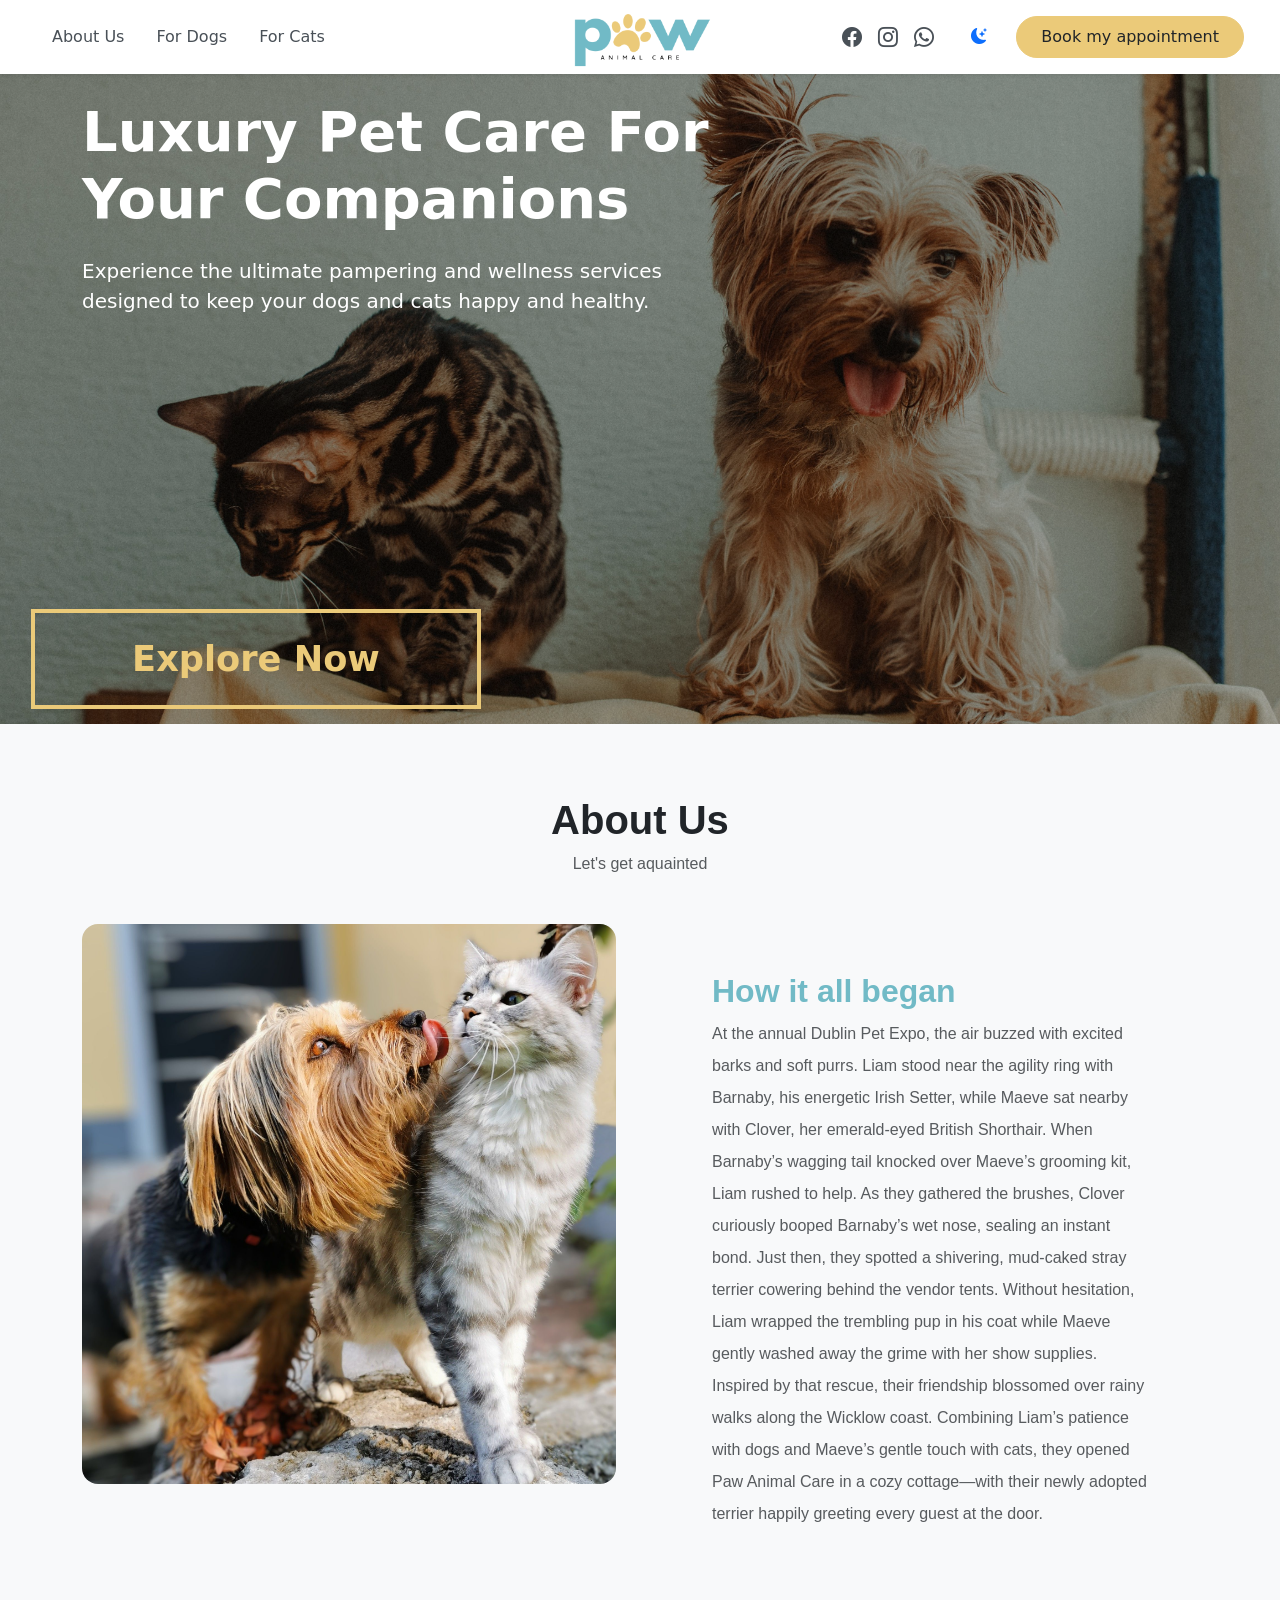
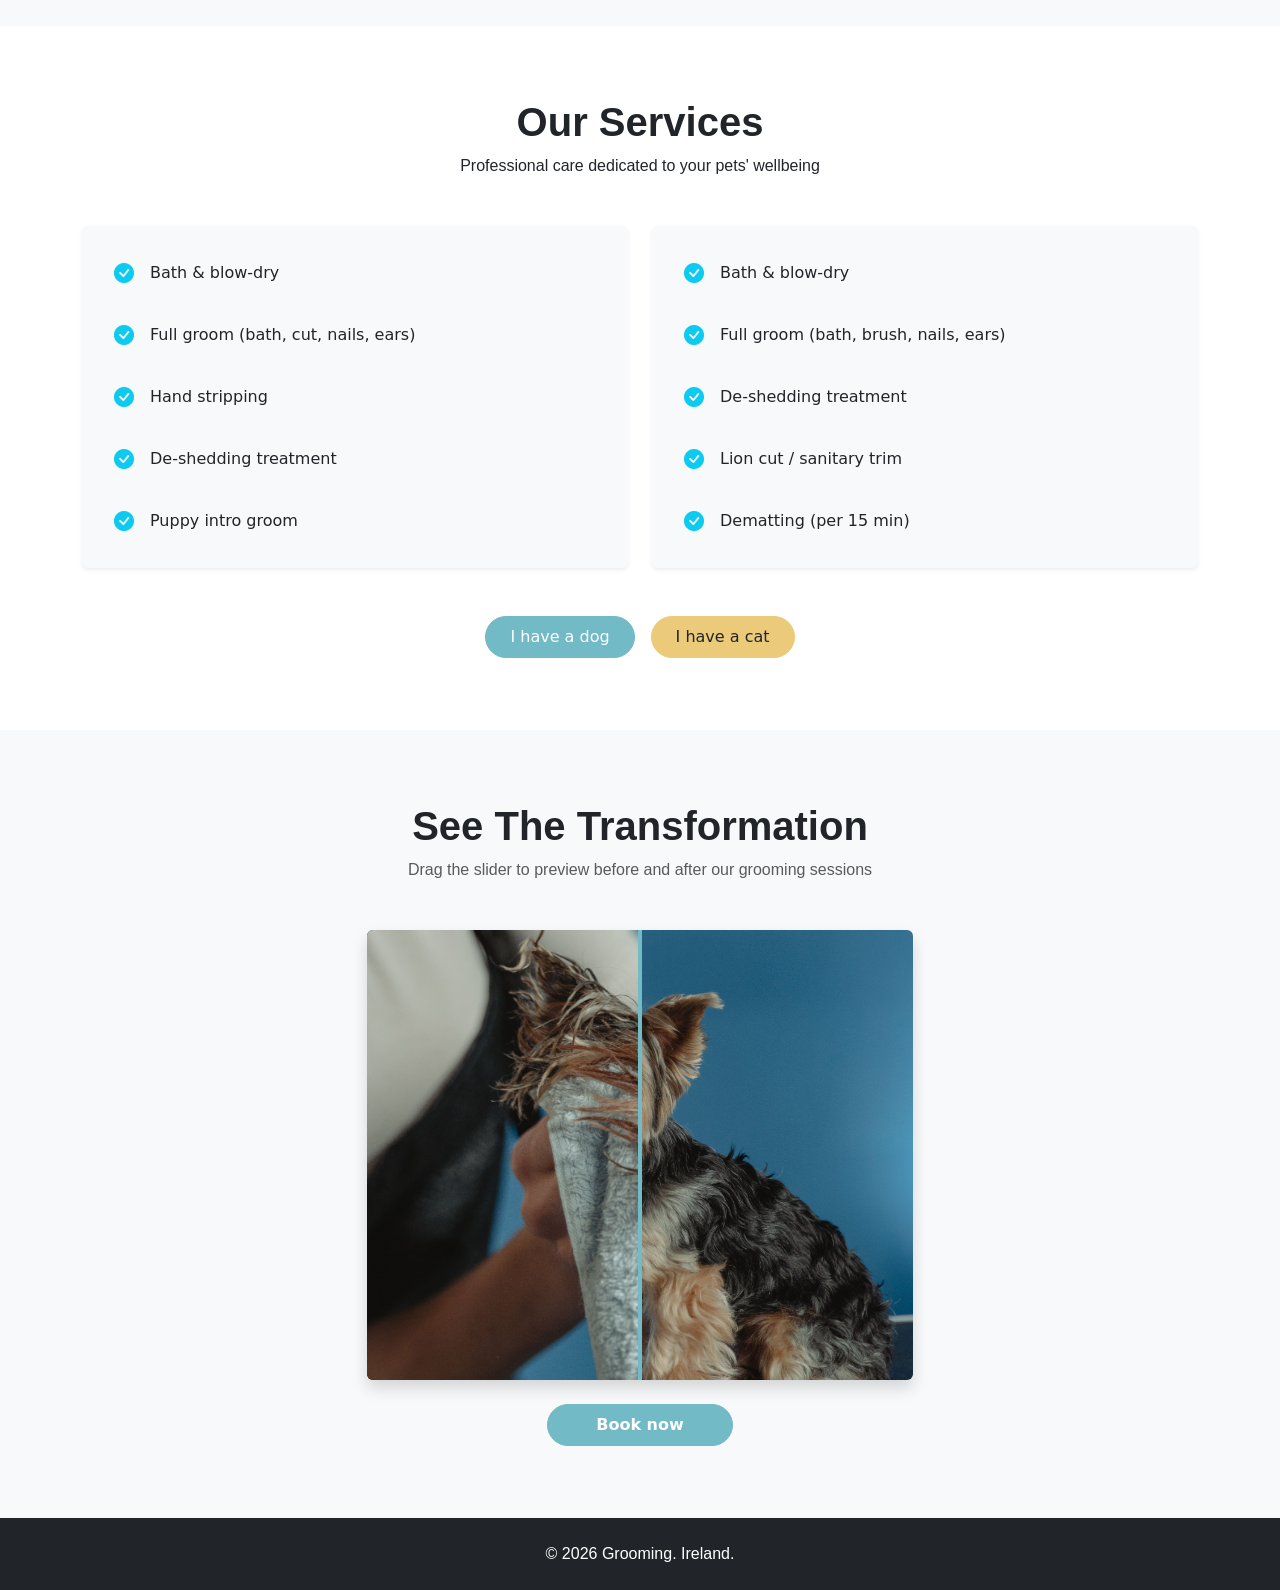
==== index.html @ 0010d4f0 "Image added+styles on index modified Slight modifictaions for styles of button positions, font and s" ====
<!DOCTYPE html>
<html lang="en">
<head>
  <meta charset="UTF-8">
  <meta name="viewport" content="width=device-width, initial-scale=1">
  <title>Grooming</title>
    
  
  <link href="https://cdn.jsdelivr.net/npm/bootstrap@5.3.3/dist/css/bootstrap.min.css" rel="stylesheet" integrity="sha384-QWTKZyjpPEjISv5WaRU9OFeRpok6YctnYmDr5pNlyT2bRjXh0JMhjY6hW+ALEwIH" crossorigin="anonymous">
  <link rel="stylesheet" href="https://cdn.jsdelivr.net/npm/bootstrap-icons@1.11.3/font/bootstrap-icons.min.css">
  <link rel="stylesheet" href="css/styles.css">
</head>


<body class="bg-light">

  <nav class="navbar navbar-expand-lg navbar-light bg-white shadow-sm py-3 px-4 sticky-top">
    <div class="container-fluid position-relative">
      
    
      <a class="navbar-brand d-lg-none" href="#">
        <img src="images/pawlogo.png" alt="Logo" height="60">
      </a>

    
      <button class="navbar-toggler" type="button" data-bs-toggle="collapse" data-bs-target="#navbarNav" aria-controls="navbarNav" aria-expanded="false" aria-label="Toggle navigation">
        <span class="navbar-toggler-icon"></span>
      </button>

   
      <div class="collapse navbar-collapse" id="navbarNav">
        
        <ul class="navbar-nav me-auto mb-2 mb-lg-0">
          <li class="nav-item"><a class="nav-link px-3" href="#about">About Us</a></li>
          <li class="nav-item"><a class="nav-link px-3" href="pages/dogs.html">For Dogs</a></li>
          <li class="nav-item"><a class="nav-link px-3" href="pages/cats.html">For Cats</a></li>
        </ul>

      
        <a class="navbar-brand position-absolute start-50 translate-middle-x d-none d-lg-block m-0" href="#">
          <img src="images/pawlogo.png" alt="Logo" height="160">
        </a>

        <div class="d-flex align-items-center gap-3 ms-lg-auto mt-3 mt-lg-0">
          <div class="social-icons d-flex align-items-center gap-3 me-2">
            <a href="https://facebook.com" target="_blank" rel="noopener" aria-label="Facebook"><i class="bi bi-facebook"></i></a>
            <a href="https://instagram.com" target="_blank" rel="noopener" aria-label="Instagram"><i class="bi bi-instagram"></i></a>
            <a href="https://whatsapp.com" target="_blank" rel="noopener" aria-label="WhatsApp"><i class="bi bi-whatsapp"></i></a>
          </div>
          <button class="btn btn-link theme-toggle" id="themeToggle" aria-label="Toggle dark mode" title="Toggle theme">
            <i class="bi bi-moon-stars-fill"></i>
          </button>
          <a href="pages/contact.html" class="btn btn-danger navbar-btn btn-appointment px-4 py-2 rounded-pill">Book my appointment</a>
        </div>

      </div>
    </div>
  </nav>


  <div class="hero-section">
    <div class="container">
      <div class="row">
        <div class="col-lg-7 text-start text-white">
          <br>
          <h1 class="display-4 fw-bold mb-4">Luxury Pet Care For Your Companions</h1>
          <p class="lead mb-5">Experience the ultimate pampering and wellness services designed to keep your dogs and cats happy and healthy.</p>
          
          <a href="#transformation" class="custom-slide-btn">Explore Now</a>
        </div>
      </div>
    </div>
  </div>
<br>
 <section id="about" class="py-5">
  <div class="container">
    <div class="text-center mb-5">
      <h1 class="font-heading h1 fw-bold text-dark">About Us</h1>
      <p class="font-body text-muted mb-0">Let's get aquainted</p>
    </div>
    <div class="row align-items-start g-4 g-lg-5">
      <div class="col-lg-6">
        <img src="images/about.jpg" class="about-image img-fluid rounded-4" alt="A freshly groomed dog">
      </div>
      <div class="col-lg-6">
        <div class="about-copy p-4 p-lg-5">
          <h2 class="font-heading fw-semibold mb-2">How it all began</h2>
          <p class="font-body text-muted mb-0"> At the annual Dublin Pet Expo, the air buzzed with excited barks and soft purrs. 
            Liam stood near the agility ring with Barnaby, his energetic Irish Setter, while Maeve sat nearby with Clover, her emerald-eyed British Shorthair.
            When Barnaby’s wagging tail knocked over Maeve’s grooming kit, Liam rushed to help. As they gathered the brushes, Clover curiously booped Barnaby’s 
            wet nose, sealing an instant bond. Just then, they spotted a shivering, mud-caked stray terrier cowering behind the vendor tents. Without hesitation, 
            Liam wrapped the trembling pup in his coat while Maeve gently washed away the grime with her show supplies. Inspired by that rescue, their friendship 
            blossomed over rainy walks along the Wicklow coast. Combining Liam’s patience with dogs and Maeve’s gentle touch with cats, they opened 
            Paw Animal Care in a cozy cottage—with their newly adopted terrier happily greeting every guest at the door.</p>
        </div>
      </div>
    </div>
  </div>
</section>       


  <div class="services-section py-5 bg-white">
    <div class="container py-4">
      <div class="text-center mb-5">
        <h1 class="font-heading h1 fw-bold text-dark heading-dark">Our Services</h1>
        <p class="font-body text-dark mb-0 heading-dark">Professional care dedicated to your pets' wellbeing</p>
      </div>
      
      <div class="row g-4 mb-5">
      
        <div class="col-md-6">
          <ul class="list-group list-group-flush shadow-sm rounded p-3 bg-light">
            <li class="list-group-item bg-transparent py-3 border-0 d-flex align-items-center">
              <i class="bi bi-check-circle-fill text-info me-3 fs-5"></i> Bath & blow-dry
            </li>
            <li class="list-group-item bg-transparent py-3 border-0 d-flex align-items-center">
              <i class="bi bi-check-circle-fill text-info me-3 fs-5"></i> Full groom (bath, cut, nails, ears)

            </li>
            <li class="list-group-item bg-transparent py-3 border-0 d-flex align-items-center">
              <i class="bi bi-check-circle-fill text-info me-3 fs-5"></i> Hand stripping
            </li>
            <li class="list-group-item bg-transparent py-3 border-0 d-flex align-items-center">
              <i class="bi bi-check-circle-fill text-info me-3 fs-5"></i> De-shedding treatment
            </li>
            <li class="list-group-item bg-transparent py-3 border-0 d-flex align-items-center">
            <i class="bi bi-check-circle-fill text-info me-3 fs-5"></i> Puppy intro groom

            </li>
          </ul>
        </div>
      
        <div class="col-md-6">
          <ul class="list-group list-group-flush shadow-sm rounded p-3 bg-light">
            <li class="list-group-item bg-transparent py-3 border-0 d-flex align-items-center">
              <i class="bi bi-check-circle-fill text-info me-3 fs-5"></i> Bath & blow-dry

            </li>
            <li class="list-group-item bg-transparent py-3 border-0 d-flex align-items-center">
              <i class="bi bi-check-circle-fill text-info me-3 fs-5"></i> Full groom (bath, brush, nails, ears)
            </li>
            <li class="list-group-item bg-transparent py-3 border-0 d-flex align-items-center">
              <i class="bi bi-check-circle-fill text-info me-3 fs-5"></i> De-shedding treatment
            </li>
            <li class="list-group-item bg-transparent py-3 border-0 d-flex align-items-center">
              <i class="bi bi-check-circle-fill text-info me-3 fs-5"></i> Lion cut / sanitary trim
            </li>
            <li class="list-group-item bg-transparent py-3 border-0 d-flex align-items-center">
              <i class="bi bi-check-circle-fill text-info me-3 fs-5"></i>Dematting (per 15 min)</li>
          </ul>
        </div>
      </div>
      <div class="text-center d-flex justify-content-center gap-3">
        <a href="pages/dogs.html" class="btn btn-danger navbar-btn btn-custom-teal px-4 py-2 rounded-pill text-white">I have a dog</a>
        <a href="pages/cats.html" class="btn btn-danger navbar-btn btn-appointment px-4 py-2 rounded-pill">I have a cat</a>
      </div>
    </div>
  </div>



<section id="transformation" class="comparison-section py-5 bg-light">
  <div class="container py-4">

    <div class="text-center mb-5">
      <h2 class="font-heading h1 fw-bold text-dark">See The Transformation</h2>
      <p class="font-body text-muted mb-0">Drag the slider to preview before and after our grooming sessions</p>
    </div>

    <div class="row g-4 mb-4 justify-content-center">
      <div class="col-12 col-lg-6">
        <div class="twentytwenty-container shadow rounded">
          <img src="images/img1.jpg" alt="Before" class="image-before">
          <div class="image-after-wrapper">
            <img src="images/img2.jpg" alt="After" class="image-after">
          </div>
          <input type="range" min="0" max="100" value="50" class="twentytwenty-slider" aria-label="Before and after slider">
        </div>
      </div>
    </div>

    <div class="text-center">
      <a href="pages/contact.html" class="btn btn-danger navbar-btn btn-custom-teal px-5 py-2 rounded-pill fw-semibold text-white">Book now</a>
    </div>
  </div>
</section>


  
 <footer class="site-footer bg-dark shadow-sm py-4 text-center ">
    <div class="container">
      <p class="font-body mb-0 text-white footer-text">&copy; 2026 Grooming. Ireland.</p>
    </div>
  </footer>


  <script src="https://cdn.jsdelivr.net/npm/bootstrap@5.3.3/dist/js/bootstrap.bundle.min.js" integrity="sha384-YvpcrYf0tY3lHB60NNkmXc5s9fDVZLESaAA55NDzOxhy9GkcIdslK1eN7N6jIeHz" crossorigin="anonymous"></script>
  <script src="js/script.js"></script>

</body>
</html>
---- css/styles.css ----
/* Global */
.font-heading {
  font-family: 'Manrope', sans-serif;
}

.font-body {
  font-family: 'DM Sans', sans-serif;
}

.border-color-base{
  border-color: #71bac6 !important;
}

.icon-color-base {
  color: #71bac6 !important;
}

.custom-slide-btn {
  appearance: none;
  box-sizing: border-box;
  outline: none;
  position: absolute;
  top: 90%;        
  left: 20%;      
  transform: translate(-50%, -50%); 

  display: inline-flex;
  align-items: center;
  justify-content: center;
  width: 450px;
  max-width: 90vw; 
  height: 100px;
  font-size: 2.2rem;
  font-weight: 600;
  cursor: pointer;
  overflow: hidden;
  border: 4px solid #ebca79;
  color: #ebca79;
  background-color: transparent;
  z-index: 1;
  transition: color 0.2s ease-out;
  text-decoration: none;
}

.custom-slide-btn::before {
  content: "";
  position: absolute;
  top: 0;
  left: 0;
  width: 100%;
  height: 100%;
  background-color: #71bac6;
  z-index: -1;
  transform: translateX(-101%);
  transition: transform 0.2s ease-out;
  text-decoration: none;
}

.custom-slide-btn:hover {
  color: #ffffff;
  text-decoration: none;
}

.custom-slide-btn:hover::before {
  transform: translateX(0);
  text-decoration: none;
}

.custom-slide-btn:active,
.custom-slide-btn:focus {
  color: #ffffff;
  background-color: transparent;
  text-decoration: none;
}


@media (max-width: 768px) {
  .hero-content {
    position: absolute;
    top: 30%;
    left: 20px;      
    right: 20px;
    margin-left: 0;
    padding-left: 0;
    max-width: none;
    transform: none;
  }

  .custom-slide-btn {
    position: absolute;
    top: 80%;
    left: 20px;      
    right: auto;
    margin-left: 0;
    width: 240px;
    max-width: calc(100% - 40px);
    height: 70px;
    font-size: 1.3rem;
    transform: none;
  }
}

.btn.btn-danger.btn-appointment {
  background-color: #ebca79;
  border-color: #ebca79;
  color: #212529;
  font-weight: 500;
  transition: opacity 0.2s ease;
}

.btn.btn-danger.btn-appointment:hover {
  background-color: #dfbe6d;
  border-color: #dfbe6d;
  color: #212529;
}

.btn.btn-danger.btn-custom-teal {
  background-color: #71BAC6;
  border-color: #71BAC6;
  color: #ffffff;
  font-weight: 500;
  transition: opacity 0.2s ease;
}

.btn.btn-danger.btn-custom-teal:hover {
  background-color: #5da4b1;
  border-color: #5da4b1;
  color: #ffffff;
}

.navbar-light .navbar-nav .nav-link {
  color: #495057;
  font-weight: 500;
  transition: color 0.2s ease;
}

.navbar-light .navbar-nav .nav-link:hover,
.navbar-light .navbar-nav .nav-link:focus {
  color: #71bac6;
}

.social-icons a {
  color: #495057;
  font-size: 1.25rem;
  transition: color 0.2s ease;
}

.social-icons a:hover {
  color: #71bac6;
}

.mb-2 {
  color: #71bac6;
}

.hero-section {
  background: linear-gradient(rgba(0,0,0,0.3), rgba(0,0,0,0.3)), url('../images/img3.jpg') no-repeat center center/cover;
  position: relative;
  min-height: 650px; 
}

.hero-content {
  position: absolute;
  top: 80%;
  left: 20%; 
  max-width: 600px; 
}

.about-copy p {
  line-height: 2;
}

.twentytwenty-container {
  box-sizing: content-box;
  z-index: 0;
  overflow: hidden;
  position: relative;
  user-select: none;
  width: 100%;
  max-width: 800px;
  height: 450px;
  margin: 0 auto;
}

.twentytwenty-container img {
  width: 100%;
  height: 100%;
  object-fit: cover;
  position: absolute;
  top: 0;
  left: 0;
}

.image-after-wrapper {
  position: absolute;
  top: 0;
  left: 0;
  width: 50%;
  height: 100%;
  overflow: hidden;
  z-index: 1;
}

.image-after-wrapper img {
  width: 800px;
  max-width: none;
  height: 100%;
  object-fit: cover;
}

.twentytwenty-slider {
  position: absolute;
  appearance: none;
  width: 100%;
  height: 100%;
  background: transparent;
  z-index: 2;
  margin: 0;
  cursor: ew-resize;
}

.twentytwenty-slider::-webkit-slider-thumb {
  appearance: none;
  width: 4px;
  height: 450px;
  background: #71bac6;
}

/* Index page */
.about-image {
  width: 100%;
  height: 560px;
  object-fit: cover;
  object-position: center;
}

/* DOG PAGES SPECIFIC STYLES  START*/
.img-responsive img {
  max-width: 300px;
  height: auto;
}

.dog-service-tabs , .cat-service-tabs {
  display: flex;
  justify-content: space-between;
  gap: 0.75rem;
}

.dog-service-tabs .nav-item , .cat-service-tabs .nav-item {
  flex: 1 1 0;
  text-align: center;
}

.dog-service-tabs .nav-link , .cat-service-tabs .nav-link {
  width: 100%;
  color: #777b80;
  background: transparent;
  border-radius: 0.5rem;
  padding: 0.85rem 1rem;
}

.dog-service-tabs .nav-link:hover,
.dog-service-tabs .nav-link:focus,
.dog-service-tabs .nav-link.active,
.cat-service-tabs .nav-link:hover,
.cat-service-tabs .nav-link:focus,
.cat-service-tabs .nav-link.active {
  color: #777b80;
  background: #cce5e2;
}

.dog-service-image , .cat-service-image {
  width: 100%;
  height: 560px;
  object-fit: cover;
  object-position: center;
}

.dog-service-copy , .cat-service-copy {
  border: 1px solid #71bac6;
  border-radius: 1.25rem;
}

.dog-service-description , .cat-service-description {
  color: #85888d;
  line-height: 1.55;
  text-align: justify;
}

#dog-services, #cat-services {
  background-color: #ffffff;
}

.additional-services-accent {
  color: #43808a;
}

.additional-service-icon {
  width: 3rem;
  height: 3rem;
  color: #43808a;
  border: 1px solid #71bac6;
  border-radius: 0.75rem;
  background-color: #f0f9f8;
  font-size: 1.25rem;
}

/* Gallery Section Animation */
.gallery-section.gallery-visible .container {
  animation: gallery-entrance 0.6s ease-out;
}

.gallery-section a img,
.additional-service-icon {
  transition: transform 0.25s ease, background-color 0.25s ease;
}

.gallery-section a:hover img,
.gallery-section a:focus-visible img {
  transform: scale(1.05);
}

.additional-dog-services .col:hover .additional-service-icon {
  transform: translateY(-5px);
  background-color: #cce5e2;
}

@keyframes gallery-entrance {
  from {
    opacity: 0.5;
    transform: translateY(20px);
  }
  to {
    opacity: 1;
    transform: translateY(0);
  }
}

#galleryCarousel {
  background-color: #f0f9f8;
}

#galleryCarousel .carousel-inner {
  aspect-ratio: 1 / 1;
}

#galleryCarousel .carousel-item {
  height: 100%;
}

#galleryCarousel .carousel-item img {
  object-fit: cover;
  width: 100%;
  height: 100%;
}

#galleryCarousel .carousel-control-prev,
#galleryCarousel .carousel-control-next {
  width: 12%;
}

#galleryCarousel .carousel-control-prev-icon,
#galleryCarousel .carousel-control-next-icon {
  background-color: rgba(113, 186, 198, 0.7);
  border-radius: 50%;
  padding: 12px;
  width: 50px;
  height: 50px;
}

#galleryCarousel .carousel-control-prev:hover .carousel-control-prev-icon,
#galleryCarousel .carousel-control-next:hover .carousel-control-next-icon {
  background-color: #71bac6;
}

#galleryCarousel .carousel-indicators {
  position: absolute;
  bottom: -50px;
}

#galleryCarousel .carousel-indicators [data-bs-target] {
  width: 10px;
  height: 10px;
  border-radius: 50%;
  background-color: #cce5e2;
  border: 2px solid #71bac6;
}

#galleryCarousel .carousel-indicators [data-bs-target].active {
  background-color: #71bac6;
  width: 12px;
  height: 12px;
}

@media (max-width: 767.98px) {
  .dog-service-tabs , .cat-service-tabs {
    flex-direction: column;
  }

  .dog-service-tabs .nav-link , .cat-service-tabs .nav-link {
    text-align: left;
  }

  .dog-service-image , .cat-service-image {
    height: 420px;
  }
}
/* DOG PAGES SPECIFIC STYLES END*/

/* Contact page */
.hero-sub {
  color: #777b80;
  font-size: 1.1rem;
}

.map-wrap {
  position: relative;
  width: 100%;
  aspect-ratio: 5 / 4;
  min-height: 320px;
  overflow: hidden;
  border: 1px solid #71bac6;
  border-radius: 1.25rem;
  background-color: #f0f9f8;
}

.map-wrap iframe {
  position: absolute;
  inset: 0;
  width: 100%;
  height: 100%;
  border: 0;
}

/* Cards */
.action-card {
  background: #ffffff;
  border: 1px solid #71bac6;
  border-radius: 1.25rem;
  padding: 1.75rem;
  text-align: center;
}

.action-card .big {
  display: inline-block;
  font-size: 2.5rem;
  color: #43808a;
  margin-bottom: 0.5rem;
}

.action-card p {
  color: #85888d;
}

.action-card .d-flex {
  justify-content: center;
}

/* Booking form: hidden until Book Now is clicked */
#formSection {
  display: none;
}

#formSection.show {
  display: block;
  animation: reveal 0.35s ease;
}

@keyframes reveal {
  from { opacity: 0; transform: translateY(12px); }
  to   { opacity: 1; transform: none; }
}

.mt-4 {
  color: #ebca79
}

.form-card {
  border: 1px solid #71bac6;
  border-radius: 1.25rem;
  background: #ffffff;
  padding: clamp(1.25rem, 4vw, 2rem);
}

.form-card h2 {
  color: #71bac6;
  text-align: center;
  font-weight: 600;
  font-size: 1.6rem;
}

.form-card .lead-line {
  font-size: clamp(1.15rem, 2.5vw, 1.7rem);
  font-weight: 400;
  color: #777b80;
  text-align: center;
  margin: 1.2rem 0 1.5rem;
}

.form-card h3 {
  font-size: 1.15rem;
  font-weight: 700;
  color: #777b80;
  margin: 0;
}

.form-card .hint {
  color: #85888d;
  font-size: 1.05rem;
  margin-bottom: 1.5rem;
}

.form-inner {
  max-width: 900px;
  margin: 0 auto;
}

.form-card .form-control,
.form-card .form-select {
  background-color: #f0f9f8;
  border: 1px solid #cce5e2;
  border-radius: 0.5rem;
  padding: 1.05rem 1.4rem;
  color: #777b80;
}

.form-card .form-control::placeholder {
  color: #85888d;
  opacity: 0.8;
}

.form-card .form-control:focus,
.form-card .form-select:focus {
  background-color: #ffffff;
  border-color: #71bac6;
  box-shadow: 0 0 0 0.2rem rgba(113, 186, 198, 0.25);
}

.form-card .is-invalid {
  border-color: #dc3545;
}

.form-card .invalid-feedback {
  font-size: 0.9rem;
}

.date-label {
  display: block;
  font-size: 0.9rem;
  color: #43808a;
  margin-bottom: 0.35rem;
}

dialog {
  border: 1px solid #71bac6;
  border-radius: 1.25rem;
  padding: 1.75rem;
  max-width: min(90vw, 420px);
  text-align: center;
  color: #777b80;
}

dialog::backdrop {
  background: rgba(0, 0, 0, 0.4);
}
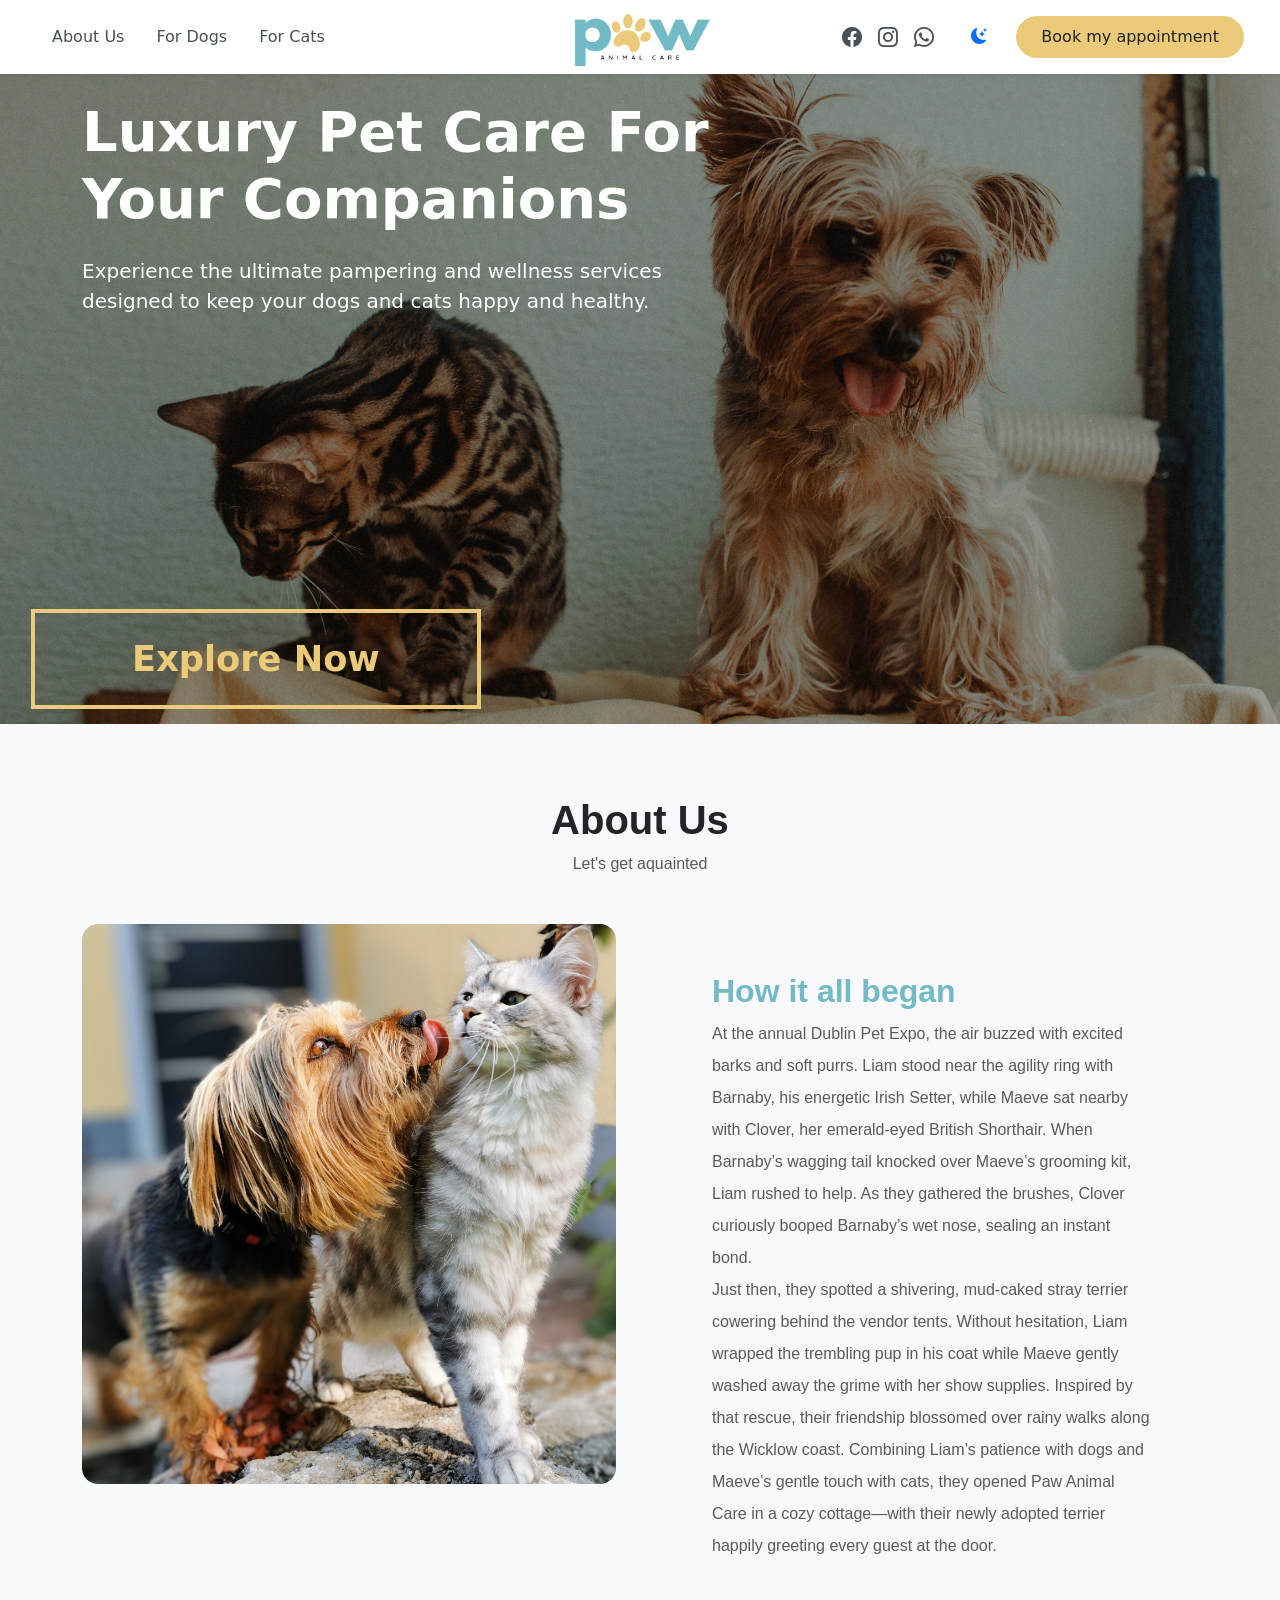
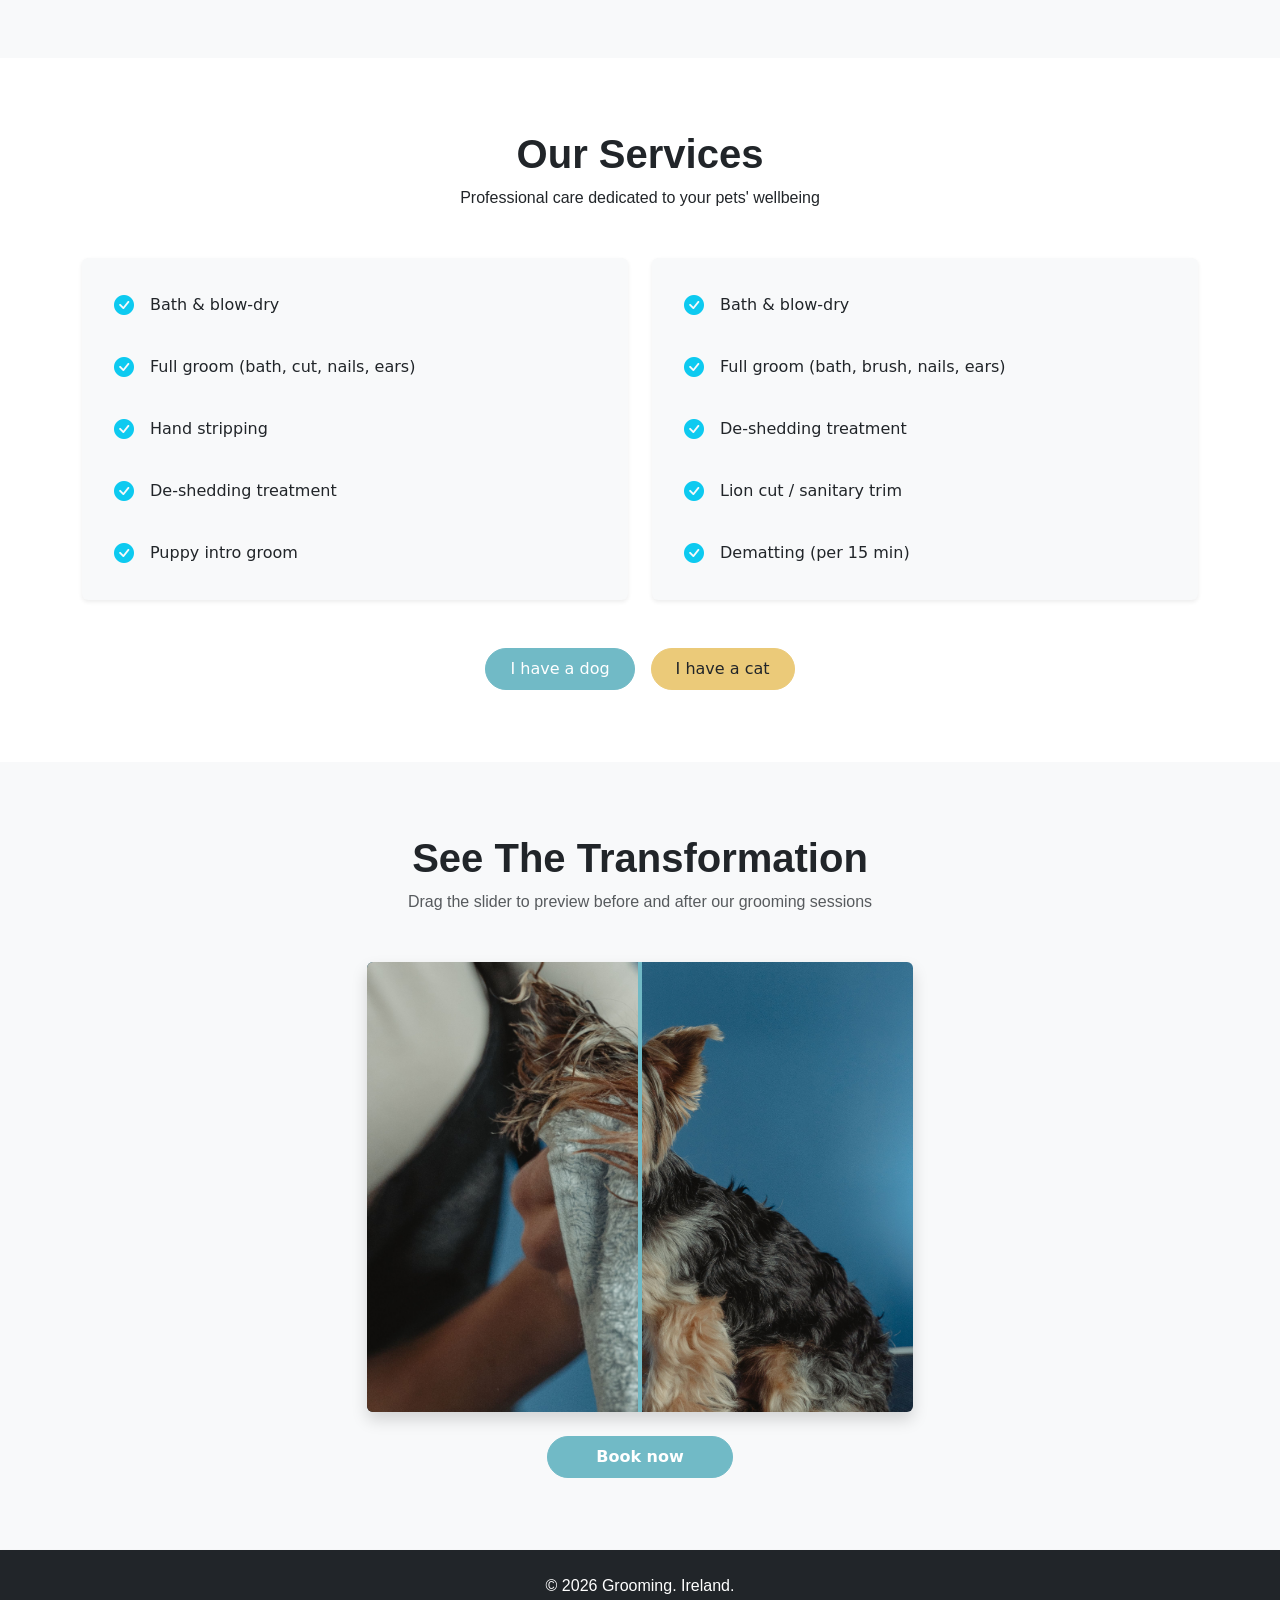
==== commit efb0a03c: "Fixed theme errors, added video, fixed cat page and added better image description" ====
--- a/index.html
+++ b/index.html
@@ -19,7 +19,7 @@
       
     
       <a class="navbar-brand d-lg-none" href="#">
-        <img src="images/pawlogo.png" alt="Logo" height="60">
+        <img src="images/pawlogo.png" alt="Paw Grooming logo" height="60">
       </a>
 
     
@@ -38,7 +38,7 @@
 
       
         <a class="navbar-brand position-absolute start-50 translate-middle-x d-none d-lg-block m-0" href="#">
-          <img src="images/pawlogo.png" alt="Logo" height="160">
+          <img src="images/pawlogo.png" alt="Paw Grooming logo" height="160">
         </a>
 
         <div class="d-flex align-items-center gap-3 ms-lg-auto mt-3 mt-lg-0">
@@ -80,7 +80,7 @@
     </div>
     <div class="row align-items-start g-4 g-lg-5">
       <div class="col-lg-6">
-        <img src="images/about.jpg" class="about-image img-fluid rounded-4" alt="A freshly groomed dog">
+        <img src="images/about.jpg" class="about-image img-fluid rounded-4" alt="A dog licking a cat's face">
       </div>
       <div class="col-lg-6">
         <div class="about-copy p-4 p-lg-5">
@@ -88,7 +88,7 @@
           <p class="font-body text-muted mb-0"> At the annual Dublin Pet Expo, the air buzzed with excited barks and soft purrs. 
             Liam stood near the agility ring with Barnaby, his energetic Irish Setter, while Maeve sat nearby with Clover, her emerald-eyed British Shorthair.
             When Barnaby’s wagging tail knocked over Maeve’s grooming kit, Liam rushed to help. As they gathered the brushes, Clover curiously booped Barnaby’s 
-            wet nose, sealing an instant bond. Just then, they spotted a shivering, mud-caked stray terrier cowering behind the vendor tents. Without hesitation, 
+            wet nose, sealing an instant bond.</br> Just then, they spotted a shivering, mud-caked stray terrier cowering behind the vendor tents. Without hesitation, 
             Liam wrapped the trembling pup in his coat while Maeve gently washed away the grime with her show supplies. Inspired by that rescue, their friendship 
             blossomed over rainy walks along the Wicklow coast. Combining Liam’s patience with dogs and Maeve’s gentle touch with cats, they opened 
             Paw Animal Care in a cozy cottage—with their newly adopted terrier happily greeting every guest at the door.</p>
@@ -170,9 +170,9 @@
     <div class="row g-4 mb-4 justify-content-center">
       <div class="col-12 col-lg-6">
         <div class="twentytwenty-container shadow rounded">
-          <img src="images/img1.jpg" alt="Before" class="image-before">
+          <img src="images/img1.jpg" alt="A small dog sitting on a grooming table" class="image-before">
           <div class="image-after-wrapper">
-            <img src="images/img2.jpg" alt="After" class="image-after">
+            <img src="images/img2.jpg" alt="A small dog wrapped in a towel during grooming" class="image-after">
           </div>
           <input type="range" min="0" max="100" value="50" class="twentytwenty-slider" aria-label="Before and after slider">
         </div>
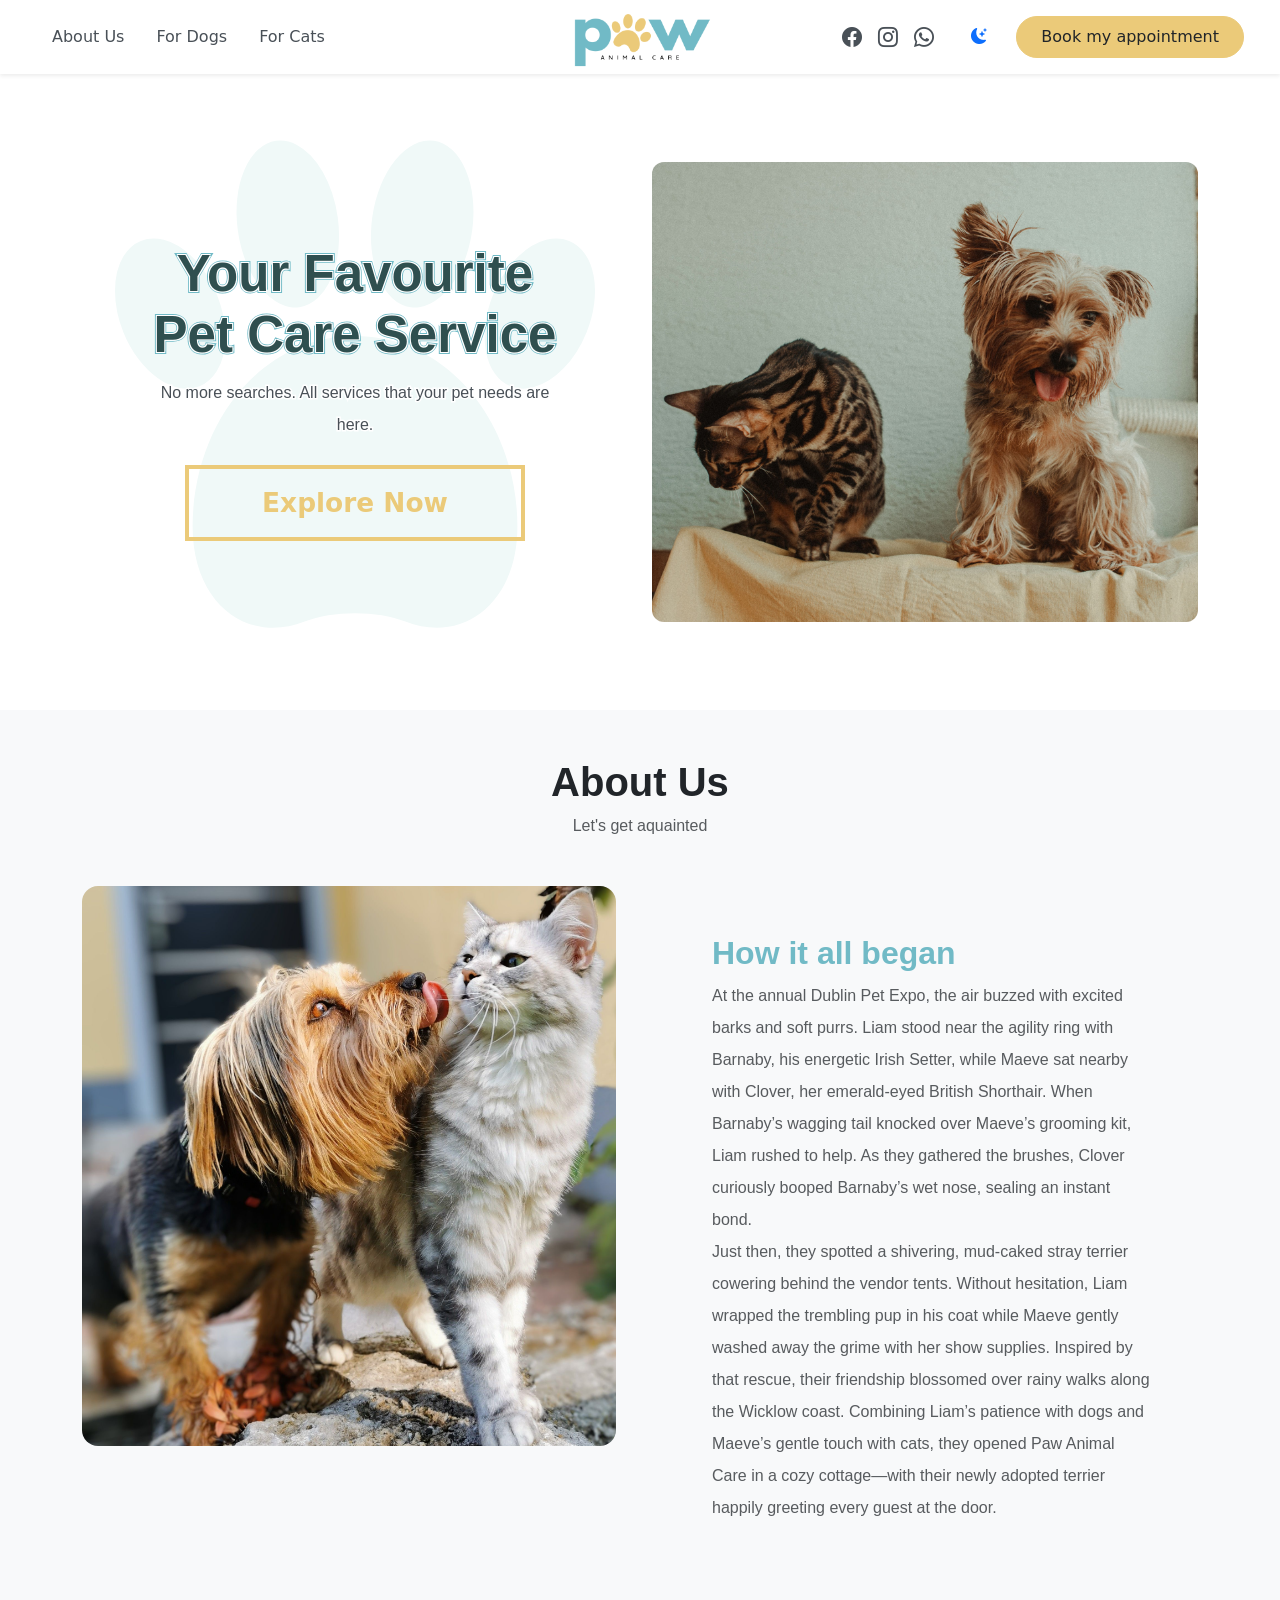
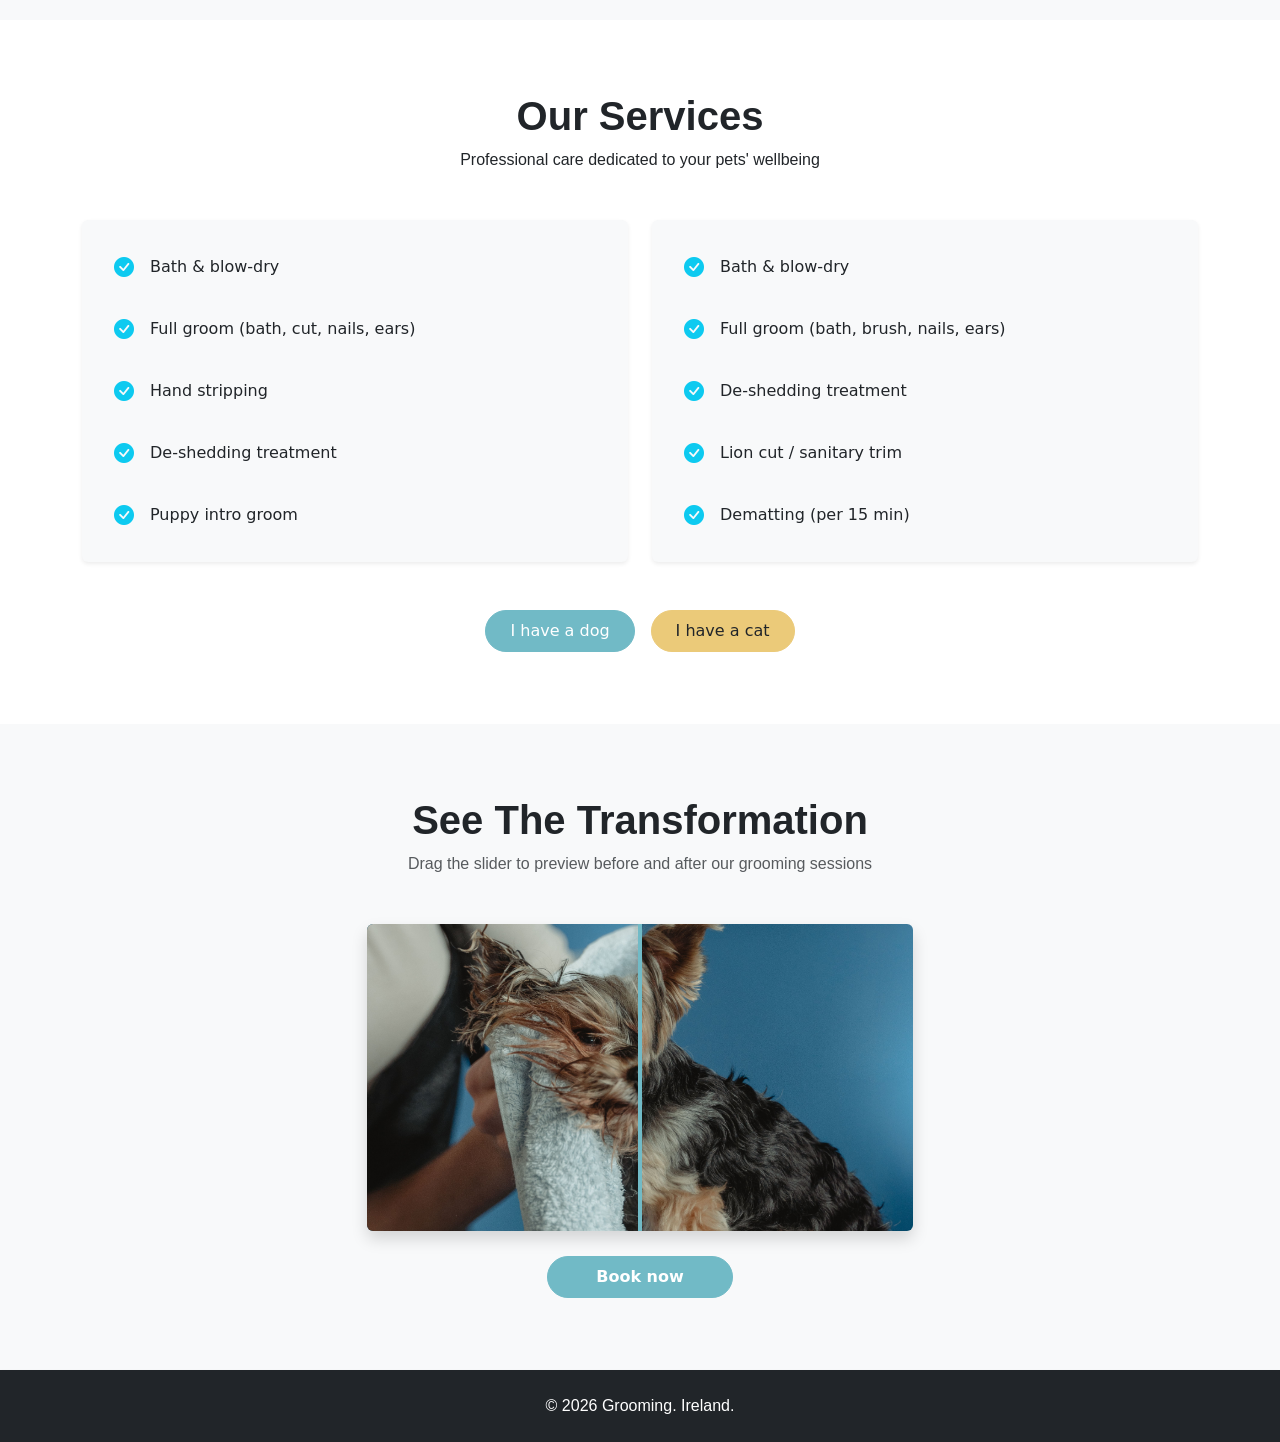
==== commit 0dd910c7: "Mobile version reviewed Hero section edited, slider image style fixed" ====
--- a/index.html
+++ b/index.html
@@ -57,21 +57,47 @@
     </div>
   </nav>
 
-
-  <div class="hero-section">
-    <div class="container">
-      <div class="row">
-        <div class="col-lg-7 text-start text-white">
-          <br>
-          <h1 class="display-4 fw-bold mb-4">Luxury Pet Care For Your Companions</h1>
-          <p class="lead mb-5">Experience the ultimate pampering and wellness services designed to keep your dogs and cats happy and healthy.</p>
-          
+<svg width="0" height="0" style="position: absolute; pointer-events: none;" aria-hidden="true">
+  <defs>
+    <clipPath id="paw-clip" clipPathUnits="objectBoundingBox">
+      <!-- Outer Left Toe -->
+      <ellipse cx="0.17" cy="0.36" rx="0.09" ry="0.14" transform="rotate(-22 0.17 0.36)" />
+      <!-- Inner Left Toe -->
+      <ellipse cx="0.38" cy="0.20" rx="0.09" ry="0.15" transform="rotate(-8 0.38 0.20)" />
+      <!-- Inner Right Toe -->
+      <ellipse cx="0.62" cy="0.20" rx="0.09" ry="0.15" transform="rotate(8 0.62 0.20)" />
+      <!-- Outer Right Toe -->
+      <ellipse cx="0.83" cy="0.36" rx="0.09" ry="0.14" transform="rotate(22 0.83 0.36)" />
+      <!-- Main Central Paw Pad -->
+      <path d="M 0.50,0.40 C 0.33,0.40 0.21,0.56 0.21,0.74 C 0.21,0.88 0.31,0.95 0.41,0.91 C 0.46,0.89 0.54,0.89 0.59,0.91 C 0.69,0.95 0.79,0.88 0.79,0.74 C 0.79,0.56 0.67,0.40 0.50,0.40 Z" />
+    </clipPath>
+  </defs>
+</svg>
+
+ <section class="hero-section bg-white py-4 py-lg-5">
+  <div class="container">
+    <div class="row align-items-center g-4">
+      <!-- Left Column: Centered Text + Bigger Button Over Paw Shape -->
+      <div class="col-12 col-lg-6 hero-copy-col">
+        <div class="hero-paw-bg" aria-hidden="true"></div>
+        <div class="hero-copy-inner text-center">
+          <h1 class="fw-bold mb-2">Your Favourite Pet Care Service</h1>
+          <p class="mb-3">No more searches. All services that your pet needs are here.</p>
           <a href="#transformation" class="custom-slide-btn">Explore Now</a>
         </div>
       </div>
-    </div>
-  </div>
-<br>
+
+      <!-- Right Column: Normal unclipped image -->
+      <div class="col-12 col-lg-6">
+        <img src="images/img3.jpg" alt="Luxury pet grooming and wellness" class="hero-right-img">
+      </div>
+    </div>
+  </div>
+</section>
+
+      
+      
+
  <section id="about" class="py-5">
   <div class="container">
     <div class="text-center mb-5">
--- a/css/styles.css
+++ b/css/styles.css
@@ -7,97 +7,12 @@
   font-family: 'DM Sans', sans-serif;
 }
 
-.border-color-base{
+.border-color-base {
   border-color: #71bac6 !important;
 }
 
 .icon-color-base {
   color: #71bac6 !important;
-}
-
-.custom-slide-btn {
-  appearance: none;
-  box-sizing: border-box;
-  outline: none;
-  position: absolute;
-  top: 90%;        
-  left: 20%;      
-  transform: translate(-50%, -50%); 
-
-  display: inline-flex;
-  align-items: center;
-  justify-content: center;
-  width: 450px;
-  max-width: 90vw; 
-  height: 100px;
-  font-size: 2.2rem;
-  font-weight: 600;
-  cursor: pointer;
-  overflow: hidden;
-  border: 4px solid #ebca79;
-  color: #ebca79;
-  background-color: transparent;
-  z-index: 1;
-  transition: color 0.2s ease-out;
-  text-decoration: none;
-}
-
-.custom-slide-btn::before {
-  content: "";
-  position: absolute;
-  top: 0;
-  left: 0;
-  width: 100%;
-  height: 100%;
-  background-color: #71bac6;
-  z-index: -1;
-  transform: translateX(-101%);
-  transition: transform 0.2s ease-out;
-  text-decoration: none;
-}
-
-.custom-slide-btn:hover {
-  color: #ffffff;
-  text-decoration: none;
-}
-
-.custom-slide-btn:hover::before {
-  transform: translateX(0);
-  text-decoration: none;
-}
-
-.custom-slide-btn:active,
-.custom-slide-btn:focus {
-  color: #ffffff;
-  background-color: transparent;
-  text-decoration: none;
-}
-
-
-@media (max-width: 768px) {
-  .hero-content {
-    position: absolute;
-    top: 30%;
-    left: 20px;      
-    right: 20px;
-    margin-left: 0;
-    padding-left: 0;
-    max-width: none;
-    transform: none;
-  }
-
-  .custom-slide-btn {
-    position: absolute;
-    top: 80%;
-    left: 20px;      
-    right: auto;
-    margin-left: 0;
-    width: 240px;
-    max-width: calc(100% - 40px);
-    height: 70px;
-    font-size: 1.3rem;
-    transform: none;
-  }
 }
 
 .btn.btn-danger.btn-appointment {
@@ -153,32 +68,212 @@
   color: #71bac6;
 }
 
+/* Hero Section */
 .hero-section {
-  background: linear-gradient(rgba(0,0,0,0.3), rgba(0,0,0,0.3)), url('../images/img3.jpg') no-repeat center center/cover;
+  background-color: #ffffff;
+  background-image: none;
   position: relative;
-  min-height: 650px; 
-}
-
-.hero-content {
+  min-height: auto;
+  padding: 2rem 0;
+  overflow: visible;
+}
+
+.hero-copy-col {
+  position: relative;
+  min-height: 540px;
+  display: flex;
+  align-items: center;
+  justify-content: center;
+}
+
+.hero-paw-bg {
   position: absolute;
-  top: 80%;
-  left: 20%; 
-  max-width: 600px; 
-}
-
+  top: 50%;
+  left: 50%;
+  width: 560px;
+  max-width: 115%;
+  aspect-ratio: 1 / 1;
+  transform: translate(-50%, -50%);
+  background-color: #f0f9f8;
+  -webkit-clip-path: url(#paw-clip);
+  clip-path: url(#paw-clip);
+  z-index: 0;
+  pointer-events: none;
+}
+
+.hero-copy-inner {
+  position: relative;
+  z-index: 1;
+  width: 100%;
+  max-width: 440px;
+  margin: 0 auto;
+  padding: 1.5rem 1rem;
+  text-align: center;
+}
+
+.hero-section h1 {
+  font-family: 'Manrope', sans-serif;
+  font-size: calc(1.75rem + 1.8vw) !important;
+  font-weight: 700;
+  line-height: 1.2;
+  color: darkslategrey;
+  margin-bottom: 0.75rem !important;
+  paint-order: stroke fill;
+  -webkit-text-stroke: 4px #71bac6;
+  text-shadow:
+    -1px -1px 0 #ffffff,
+     1px -1px 0 #ffffff,
+    -1px  1px 0 #ffffff,
+     1px  1px 0 #ffffff;
+}
+
+.hero-section p,
+.hero-section p.lead {
+  font-family: 'DM Sans', sans-serif;
+  font-size: 1rem !important;
+  font-weight: 400;
+  line-height: 2 !important;
+  color: #495057;
+  margin-bottom: 1.5rem !important;
+  paint-order: stroke fill;
+  -webkit-text-stroke: 3px #ffffff;
+  text-shadow:
+    -1px -1px 0 #ffffff,
+     1px -1px 0 #ffffff,
+    -1px  1px 0 #ffffff,
+     1px  1px 0 #ffffff;
+}
+
+.hero-right-img {
+  display: block;
+  width: 100%;
+  height: 460px;
+  object-fit: cover;
+  border-radius: 0.75rem;
+}
+/*Slide buttoon Explore now*/
+
+.custom-slide-btn {
+  appearance: none;
+  box-sizing: border-box;
+  outline: none;
+  position: relative;
+  display: inline-flex;
+  align-items: center;
+  justify-content: center;
+  margin: 0 auto;
+  width: 340px;
+  max-width: 100%;
+  height: 76px;
+  font-size: 1.65rem;
+  font-weight: 600;
+  cursor: pointer;
+  overflow: hidden;
+  border: 4px solid #ebca79;
+  color: #ebca79 !important;
+  background-color: transparent;
+  z-index: 1;
+  transition: color 0.2s ease-out;
+  text-decoration: none;
+}
+
+.custom-slide-btn::before {
+  content: "";
+  position: absolute;
+  inset: 0;
+  background-color: #71bac6;
+  z-index: -1;
+  transform: translateX(-101%);
+  transition: transform 0.2s ease-out;
+}
+
+.custom-slide-btn:hover,
+.custom-slide-btn:active,
+.custom-slide-btn:focus {
+  color: #ffffff !important;
+  background-color: transparent;
+  text-decoration: none;
+}
+
+.custom-slide-btn:hover::before,
+.custom-slide-btn:active::before,
+.custom-slide-btn:focus::before {
+  transform: translateX(0);
+}
+
+/*mobile for hero section*/
+@media (max-width: 768px) {
+  .hero-copy-col {
+    min-height: 410px;
+  }
+
+  .hero-paw-bg {
+    width: 400px;
+    max-width: 110%;
+  }
+
+  .hero-copy-inner {
+    max-width: 310px;
+    padding: 1rem 0.5rem;
+    text-align: center;
+  }
+
+  .hero-right-img {
+    height: auto;
+    aspect-ratio: 16 / 9;
+  }
+
+  
+  .hero-section h1 {
+    font-size: 2.5rem !important;
+    line-height: 1.2;
+    margin-bottom: 0.75rem !important;
+    -webkit-text-stroke: 3px #ffffff;
+  }
+
+  .hero-section p,
+  .hero-section p.lead {
+    font-size: 1.5rem !important;
+    line-height: 2 !important;
+    margin-bottom: 1.25rem !important;
+    -webkit-text-stroke: 2px #ffffff;
+  }
+
+  .custom-slide-btn {
+    position: relative;
+    display: flex;
+    margin: 0 auto;
+    width: 250px;
+    max-width: calc(100% - 24px);
+    height: 54px;
+    font-size: 1.2rem;
+    border-width: 3px;
+    transform: none;
+  }
+}
+
+/* Index page */
+.about-image {
+  width: 100%;
+  height: 560px;
+  object-fit: cover;
+  object-position: center;
+}
+/* Before / After Slider */
 .about-copy p {
   line-height: 2;
 }
 
 .twentytwenty-container {
-  box-sizing: content-box;
+  box-sizing: border-box;
+  container-type: inline-size;
   z-index: 0;
   overflow: hidden;
   position: relative;
   user-select: none;
   width: 100%;
   max-width: 800px;
-  height: 450px;
+  aspect-ratio: 16 / 9;
   margin: 0 auto;
 }
 
@@ -189,6 +284,7 @@
   position: absolute;
   top: 0;
   left: 0;
+  display: block;
 }
 
 .image-after-wrapper {
@@ -202,7 +298,7 @@
 }
 
 .image-after-wrapper img {
-  width: 800px;
+  width: 100cqw;
   max-width: none;
   height: 100%;
   object-fit: cover;
@@ -210,6 +306,8 @@
 
 .twentytwenty-slider {
   position: absolute;
+  top: 0;
+  left: 0;
   appearance: none;
   width: 100%;
   height: 100%;
@@ -222,36 +320,31 @@
 .twentytwenty-slider::-webkit-slider-thumb {
   appearance: none;
   width: 4px;
-  height: 450px;
+  height: 100vh;
   background: #71bac6;
 }
 
-/* Index page */
-.about-image {
-  width: 100%;
-  height: 560px;
-  object-fit: cover;
-  object-position: center;
-}
-
-/* DOG PAGES SPECIFIC STYLES  START*/
+/* DOG PAGES SPECIFIC STYLES START */
 .img-responsive img {
   max-width: 300px;
   height: auto;
 }
 
-.dog-service-tabs , .cat-service-tabs {
+.dog-service-tabs,
+.cat-service-tabs {
   display: flex;
   justify-content: space-between;
   gap: 0.75rem;
 }
 
-.dog-service-tabs .nav-item , .cat-service-tabs .nav-item {
+.dog-service-tabs .nav-item,
+.cat-service-tabs .nav-item {
   flex: 1 1 0;
   text-align: center;
 }
 
-.dog-service-tabs .nav-link , .cat-service-tabs .nav-link {
+.dog-service-tabs .nav-link,
+.cat-service-tabs .nav-link {
   width: 100%;
   color: #777b80;
   background: transparent;
@@ -269,25 +362,29 @@
   background: #cce5e2;
 }
 
-.dog-service-image , .cat-service-image {
+.dog-service-image,
+.cat-service-image {
   width: 100%;
   height: 560px;
   object-fit: cover;
   object-position: center;
 }
 
-.dog-service-copy , .cat-service-copy {
+.dog-service-copy,
+.cat-service-copy {
   border: 1px solid #71bac6;
   border-radius: 1.25rem;
 }
 
-.dog-service-description , .cat-service-description {
+.dog-service-description,
+.cat-service-description {
   color: #85888d;
   line-height: 1.55;
   text-align: justify;
 }
 
-#dog-services, #cat-services {
+#dog-services,
+#cat-services {
   background-color: #ffffff;
 }
 
@@ -393,19 +490,22 @@
 }
 
 @media (max-width: 767.98px) {
-  .dog-service-tabs , .cat-service-tabs {
+  .dog-service-tabs,
+  .cat-service-tabs {
     flex-direction: column;
   }
 
-  .dog-service-tabs .nav-link , .cat-service-tabs .nav-link {
+  .dog-service-tabs .nav-link,
+  .cat-service-tabs .nav-link {
     text-align: left;
   }
 
-  .dog-service-image , .cat-service-image {
+  .dog-service-image,
+  .cat-service-image {
     height: 420px;
   }
 }
-/* DOG PAGES SPECIFIC STYLES END*/
+/* DOG PAGES SPECIFIC STYLES END */
 
 /* Contact page */
 .hero-sub {
@@ -467,12 +567,18 @@
 }
 
 @keyframes reveal {
-  from { opacity: 0; transform: translateY(12px); }
-  to   { opacity: 1; transform: none; }
+  from {
+    opacity: 0;
+    transform: translateY(12px);
+  }
+  to {
+    opacity: 1;
+    transform: none;
+  }
 }
 
 .mt-4 {
-  color: #ebca79
+  color: #ebca79;
 }
 
 .form-card {
@@ -562,4 +668,4 @@
 
 dialog::backdrop {
   background: rgba(0, 0, 0, 0.4);
-}
+}
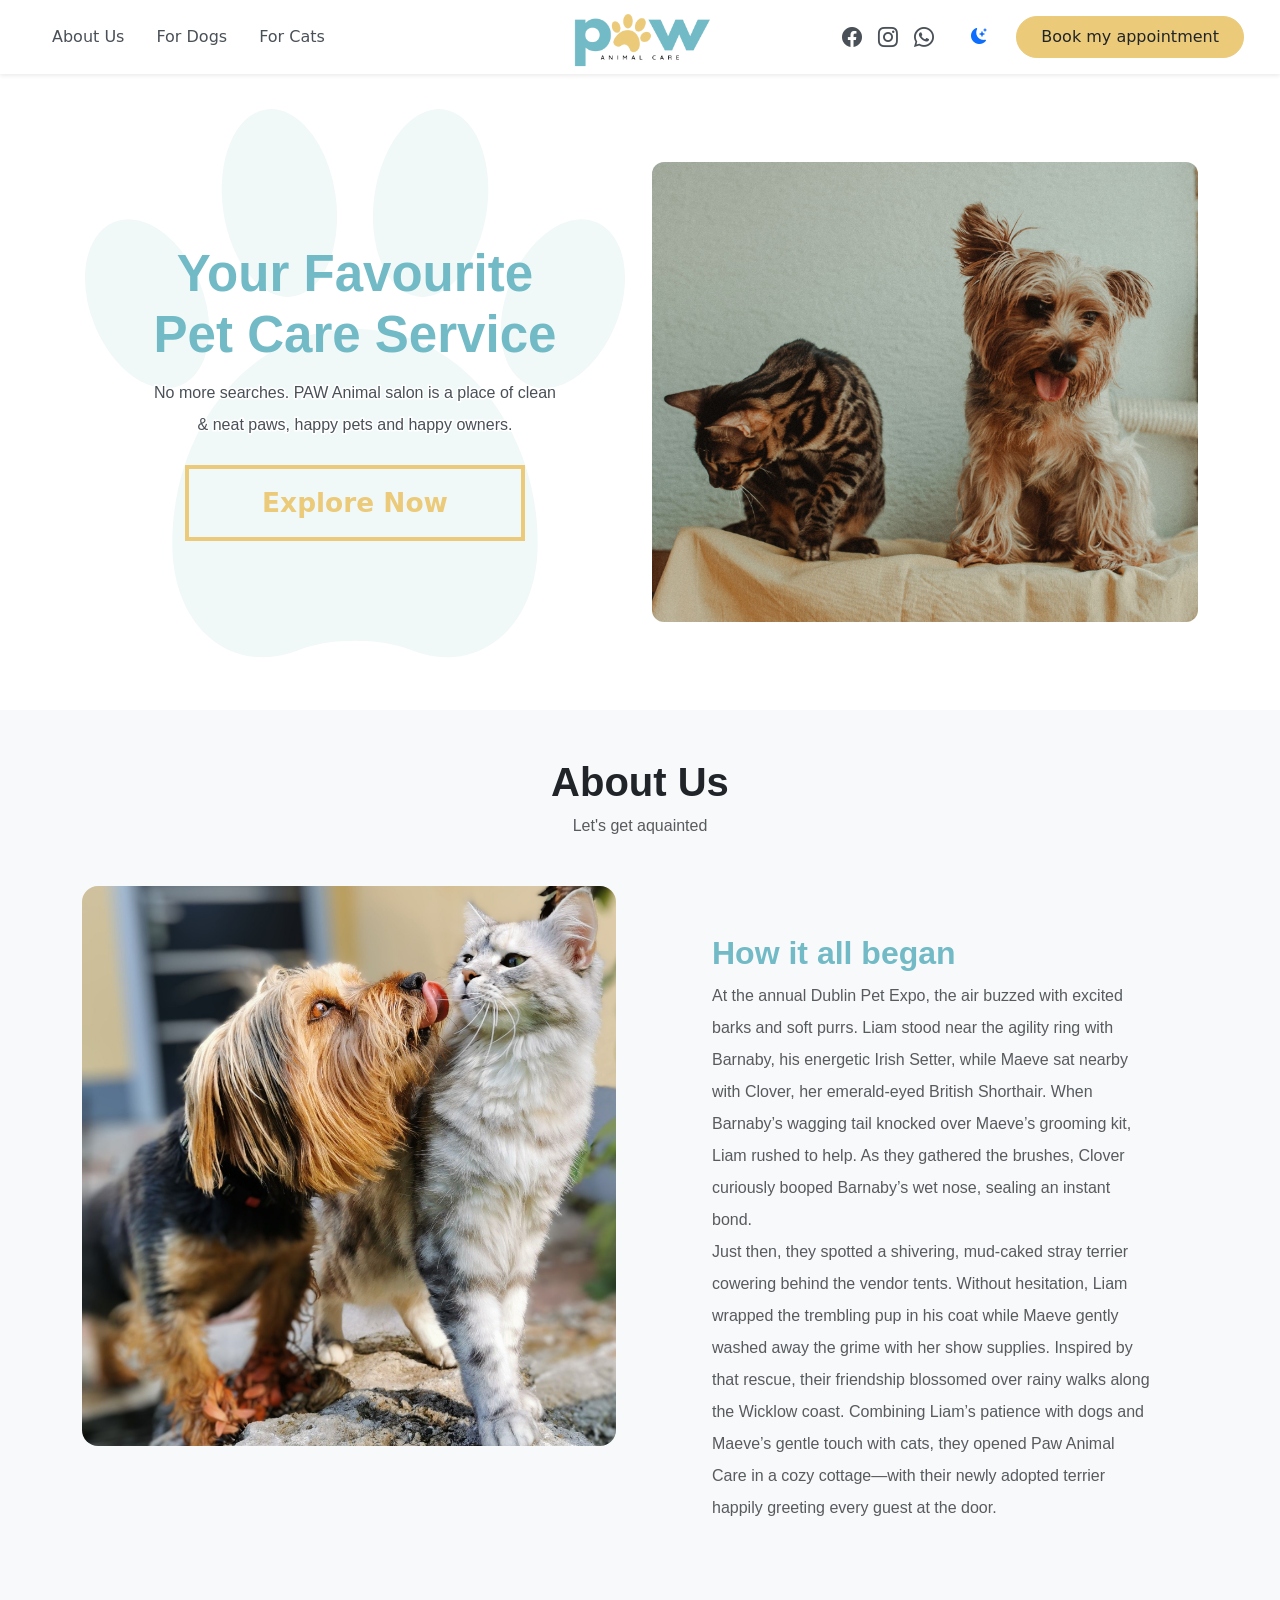
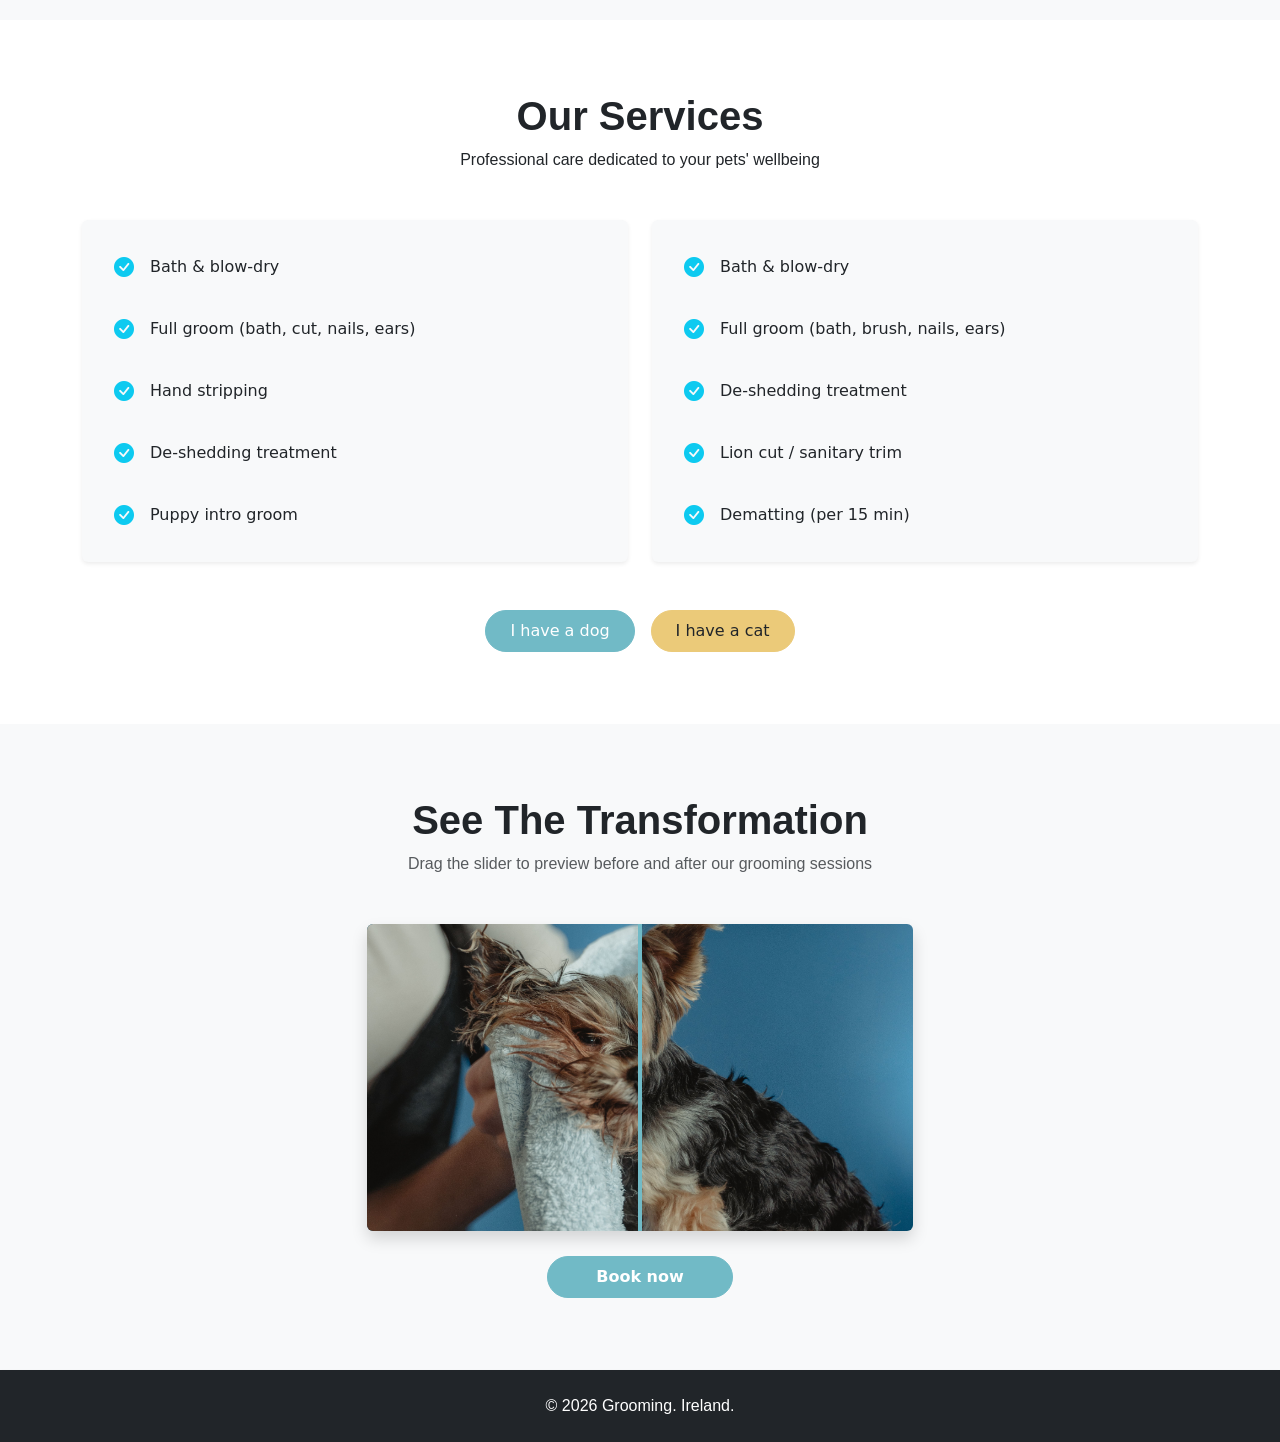
==== commit 049b5408: "Small updates Additional work with colours and dark theme for the index page" ====
--- a/index.html
+++ b/index.html
@@ -60,15 +60,11 @@
 <svg width="0" height="0" style="position: absolute; pointer-events: none;" aria-hidden="true">
   <defs>
     <clipPath id="paw-clip" clipPathUnits="objectBoundingBox">
-      <!-- Outer Left Toe -->
+
       <ellipse cx="0.17" cy="0.36" rx="0.09" ry="0.14" transform="rotate(-22 0.17 0.36)" />
-      <!-- Inner Left Toe -->
       <ellipse cx="0.38" cy="0.20" rx="0.09" ry="0.15" transform="rotate(-8 0.38 0.20)" />
-      <!-- Inner Right Toe -->
       <ellipse cx="0.62" cy="0.20" rx="0.09" ry="0.15" transform="rotate(8 0.62 0.20)" />
-      <!-- Outer Right Toe -->
       <ellipse cx="0.83" cy="0.36" rx="0.09" ry="0.14" transform="rotate(22 0.83 0.36)" />
-      <!-- Main Central Paw Pad -->
       <path d="M 0.50,0.40 C 0.33,0.40 0.21,0.56 0.21,0.74 C 0.21,0.88 0.31,0.95 0.41,0.91 C 0.46,0.89 0.54,0.89 0.59,0.91 C 0.69,0.95 0.79,0.88 0.79,0.74 C 0.79,0.56 0.67,0.40 0.50,0.40 Z" />
     </clipPath>
   </defs>
@@ -77,17 +73,15 @@
  <section class="hero-section bg-white py-4 py-lg-5">
   <div class="container">
     <div class="row align-items-center g-4">
-      <!-- Left Column: Centered Text + Bigger Button Over Paw Shape -->
       <div class="col-12 col-lg-6 hero-copy-col">
-        <div class="hero-paw-bg" aria-hidden="true"></div>
+        <div class="hero-paw-bg" style="clip-path: url(#paw-clip);" aria-hidden="true"></div>
         <div class="hero-copy-inner text-center">
           <h1 class="fw-bold mb-2">Your Favourite Pet Care Service</h1>
-          <p class="mb-3">No more searches. All services that your pet needs are here.</p>
+          <p class="mb-3">No more searches. PAW Animal salon is a place of clean & neat paws, happy pets and happy owners.</p>
           <a href="#transformation" class="custom-slide-btn">Explore Now</a>
         </div>
       </div>
 
-      <!-- Right Column: Normal unclipped image -->
       <div class="col-12 col-lg-6">
         <img src="images/img3.jpg" alt="Luxury pet grooming and wellness" class="hero-right-img">
       </div>
--- a/css/styles.css
+++ b/css/styles.css
@@ -90,8 +90,8 @@
   position: absolute;
   top: 50%;
   left: 50%;
-  width: 560px;
-  max-width: 115%;
+  width: 630px;
+  max-width: 129.375%;
   aspect-ratio: 1 / 1;
   transform: translate(-50%, -50%);
   background-color: #f0f9f8;
@@ -99,7 +99,14 @@
   clip-path: url(#paw-clip);
   z-index: 0;
   pointer-events: none;
-}
+  transition: background-color 0.25s ease;
+}
+
+body.dark-theme .hero-paw-bg {
+  background-color: #343a40; /* dark grey in dark theme */
+}
+
+
 
 .hero-copy-inner {
   position: relative;
@@ -116,15 +123,10 @@
   font-size: calc(1.75rem + 1.8vw) !important;
   font-weight: 700;
   line-height: 1.2;
-  color: darkslategrey;
+  color: #71BAC6;
   margin-bottom: 0.75rem !important;
-  paint-order: stroke fill;
-  -webkit-text-stroke: 4px #71bac6;
-  text-shadow:
-    -1px -1px 0 #ffffff,
-     1px -1px 0 #ffffff,
-    -1px  1px 0 #ffffff,
-     1px  1px 0 #ffffff;
+  
+
 }
 
 .hero-section p,
@@ -228,7 +230,6 @@
     font-size: 2.5rem !important;
     line-height: 1.2;
     margin-bottom: 0.75rem !important;
-    -webkit-text-stroke: 3px #ffffff;
   }
 
   .hero-section p,
@@ -252,7 +253,7 @@
   }
 }
 
-/* Index page */
+/* About section */
 .about-image {
   width: 100%;
   height: 560px;
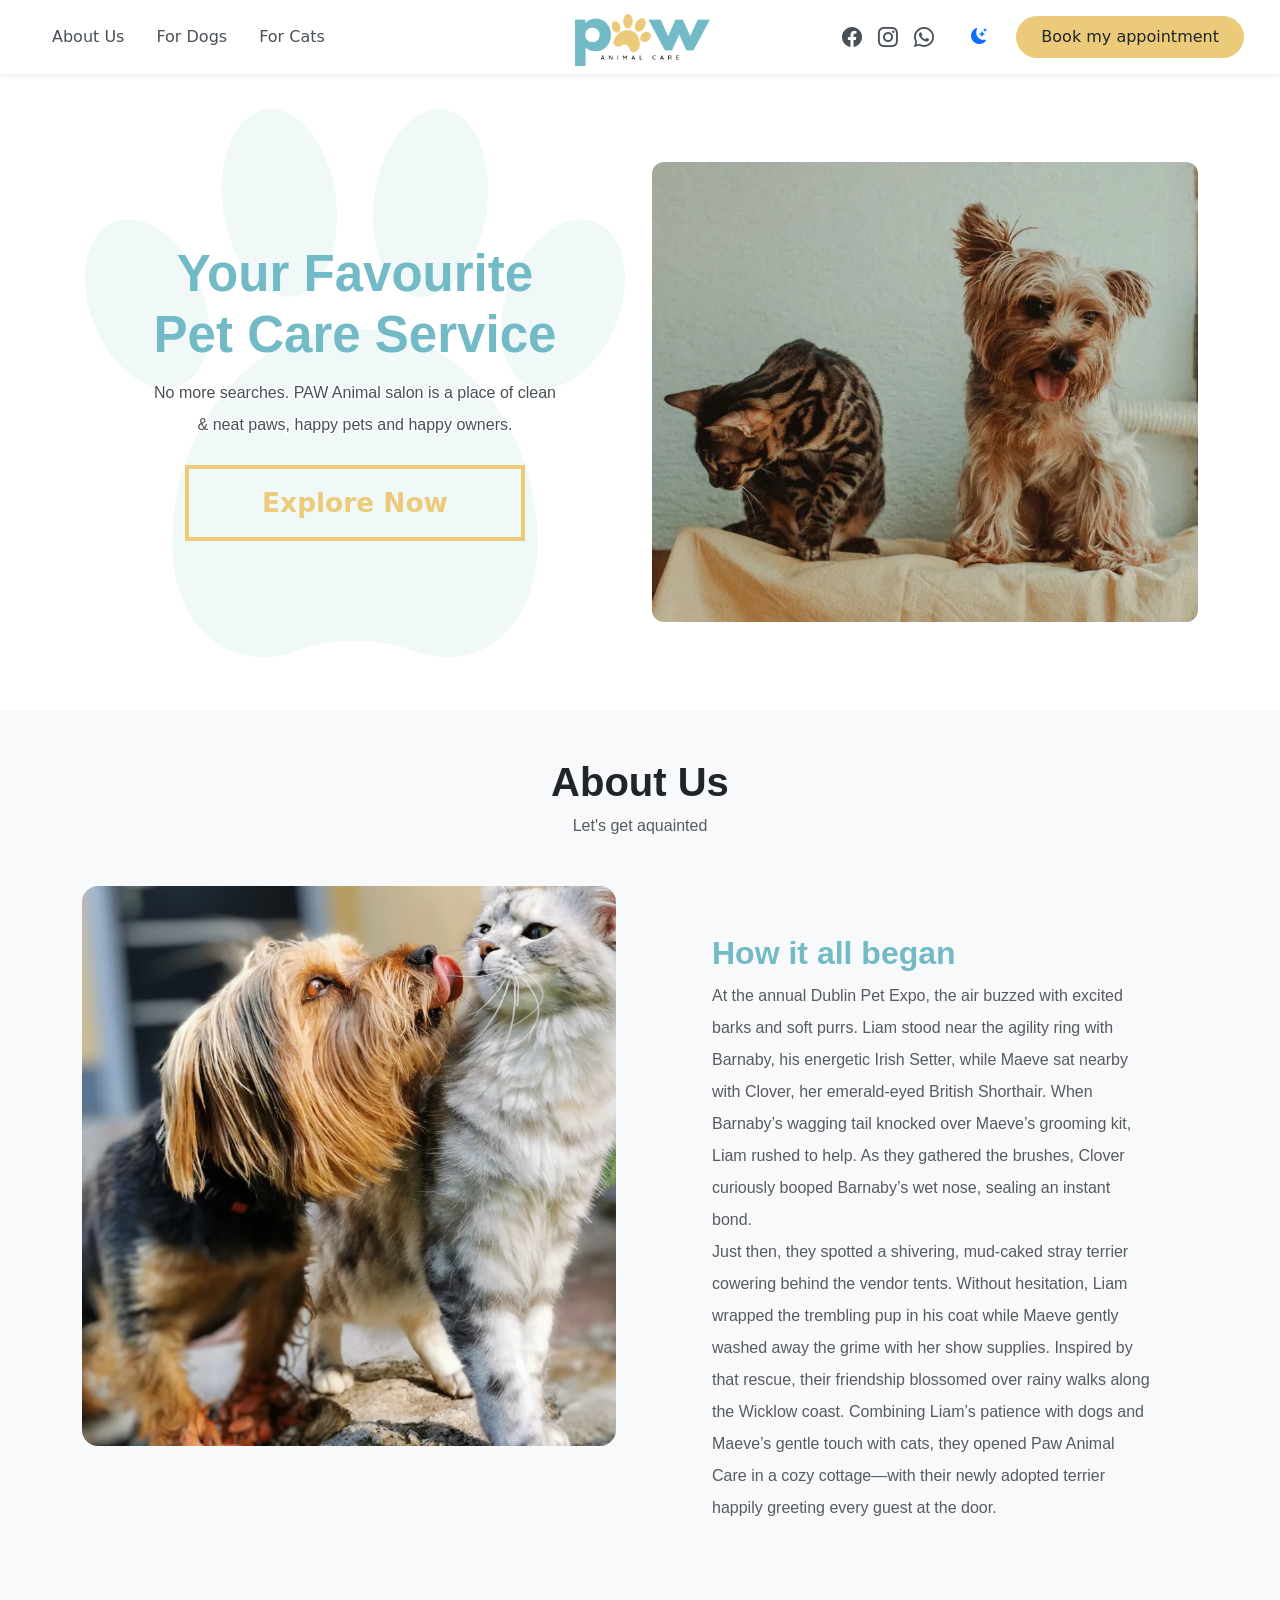
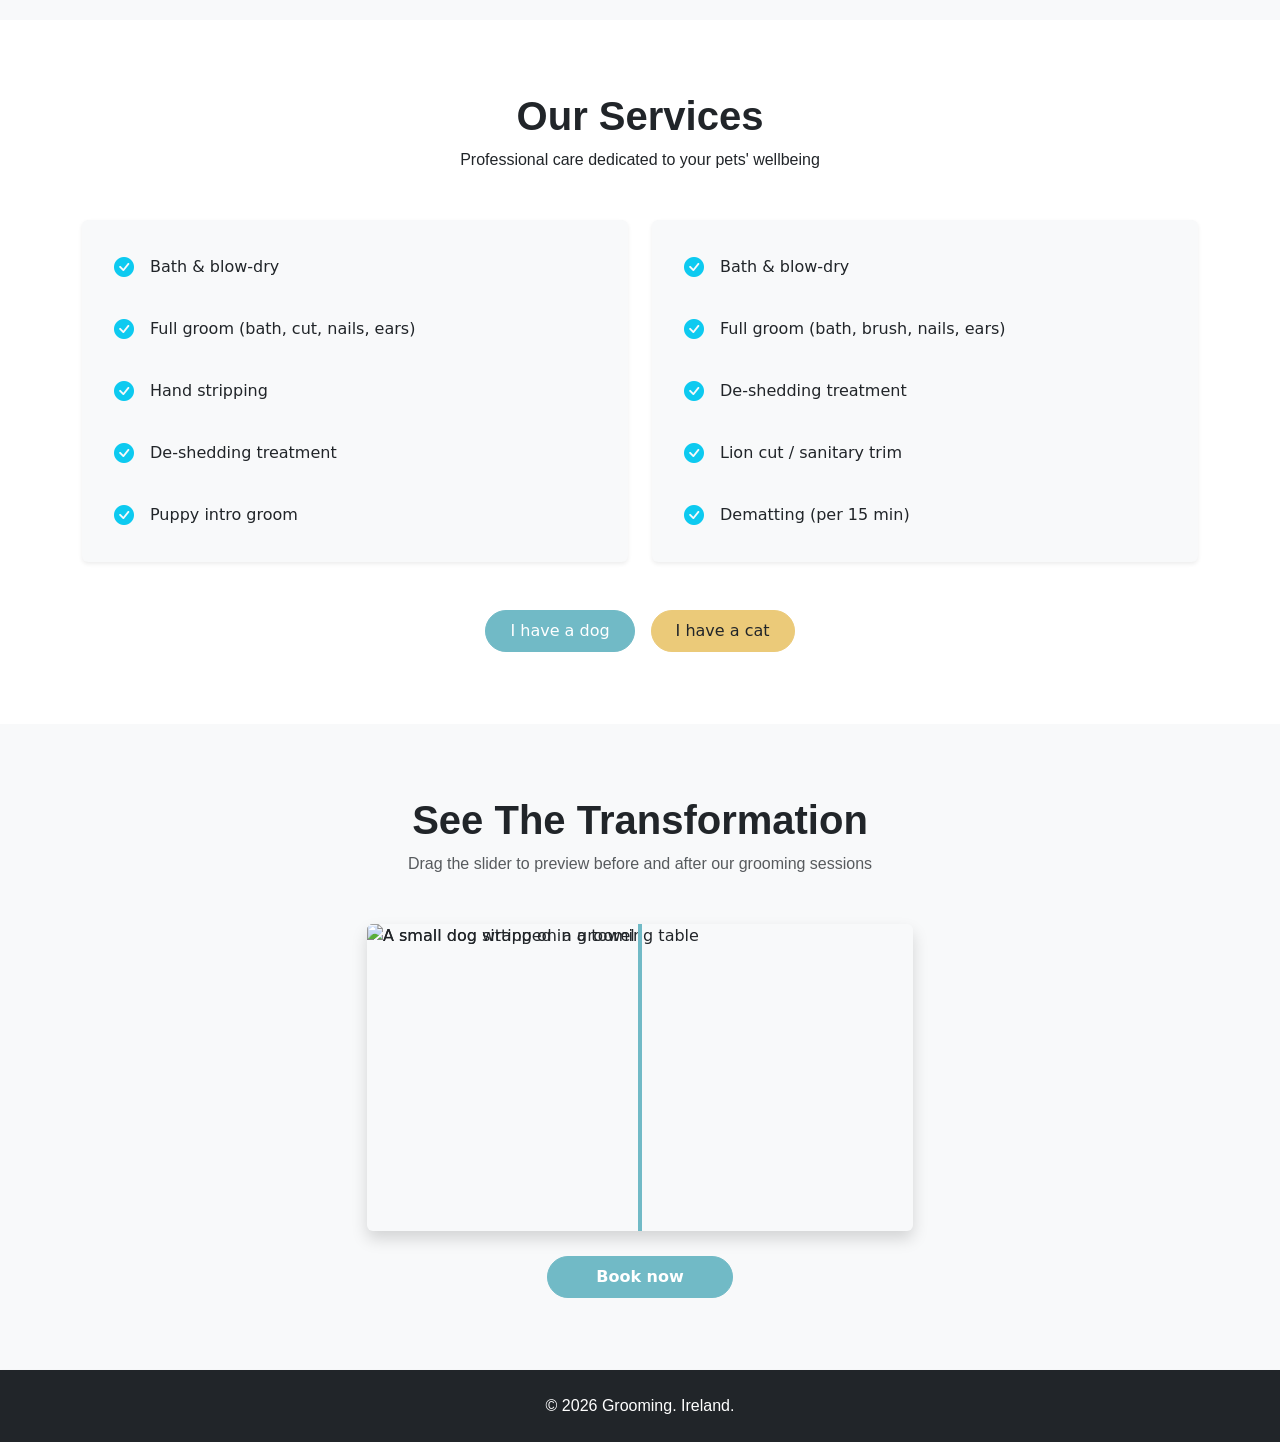
==== commit 7192d1bb: "Image Improved" ====
--- a/index.html
+++ b/index.html
@@ -4,7 +4,7 @@
   <meta charset="UTF-8">
   <meta name="viewport" content="width=device-width, initial-scale=1">
   <title>Grooming</title>
-    
+  <meta name="description" content="Full groom bath, cut, nails, ears care for dogs and cats in Limerick">
   
   <link href="https://cdn.jsdelivr.net/npm/bootstrap@5.3.3/dist/css/bootstrap.min.css" rel="stylesheet" integrity="sha384-QWTKZyjpPEjISv5WaRU9OFeRpok6YctnYmDr5pNlyT2bRjXh0JMhjY6hW+ALEwIH" crossorigin="anonymous">
   <link rel="stylesheet" href="https://cdn.jsdelivr.net/npm/bootstrap-icons@1.11.3/font/bootstrap-icons.min.css">
@@ -83,7 +83,7 @@
       </div>
 
       <div class="col-12 col-lg-6">
-        <img src="images/img3.jpg" alt="Luxury pet grooming and wellness" class="hero-right-img">
+        <img src="images/img3.webp" alt="Luxury pet grooming and wellness" class="hero-right-img">
       </div>
     </div>
   </div>
@@ -100,7 +100,7 @@
     </div>
     <div class="row align-items-start g-4 g-lg-5">
       <div class="col-lg-6">
-        <img src="images/about.jpg" class="about-image img-fluid rounded-4" alt="A dog licking a cat's face">
+        <img src="images/about.webp" class="about-image img-fluid rounded-4" alt="A dog licking a cat's face">
       </div>
       <div class="col-lg-6">
         <div class="about-copy p-4 p-lg-5">
@@ -190,9 +190,9 @@
     <div class="row g-4 mb-4 justify-content-center">
       <div class="col-12 col-lg-6">
         <div class="twentytwenty-container shadow rounded">
-          <img src="images/img1.jpg" alt="A small dog sitting on a grooming table" class="image-before">
+          <img src="images/img1.webp" alt="A small dog sitting on a grooming table" class="image-before">
           <div class="image-after-wrapper">
-            <img src="images/img2.jpg" alt="A small dog wrapped in a towel during grooming" class="image-after">
+            <img src="images/img2.webp" alt="A small dog wrapped in a towel during grooming" class="image-after">
           </div>
           <input type="range" min="0" max="100" value="50" class="twentytwenty-slider" aria-label="Before and after slider">
         </div>
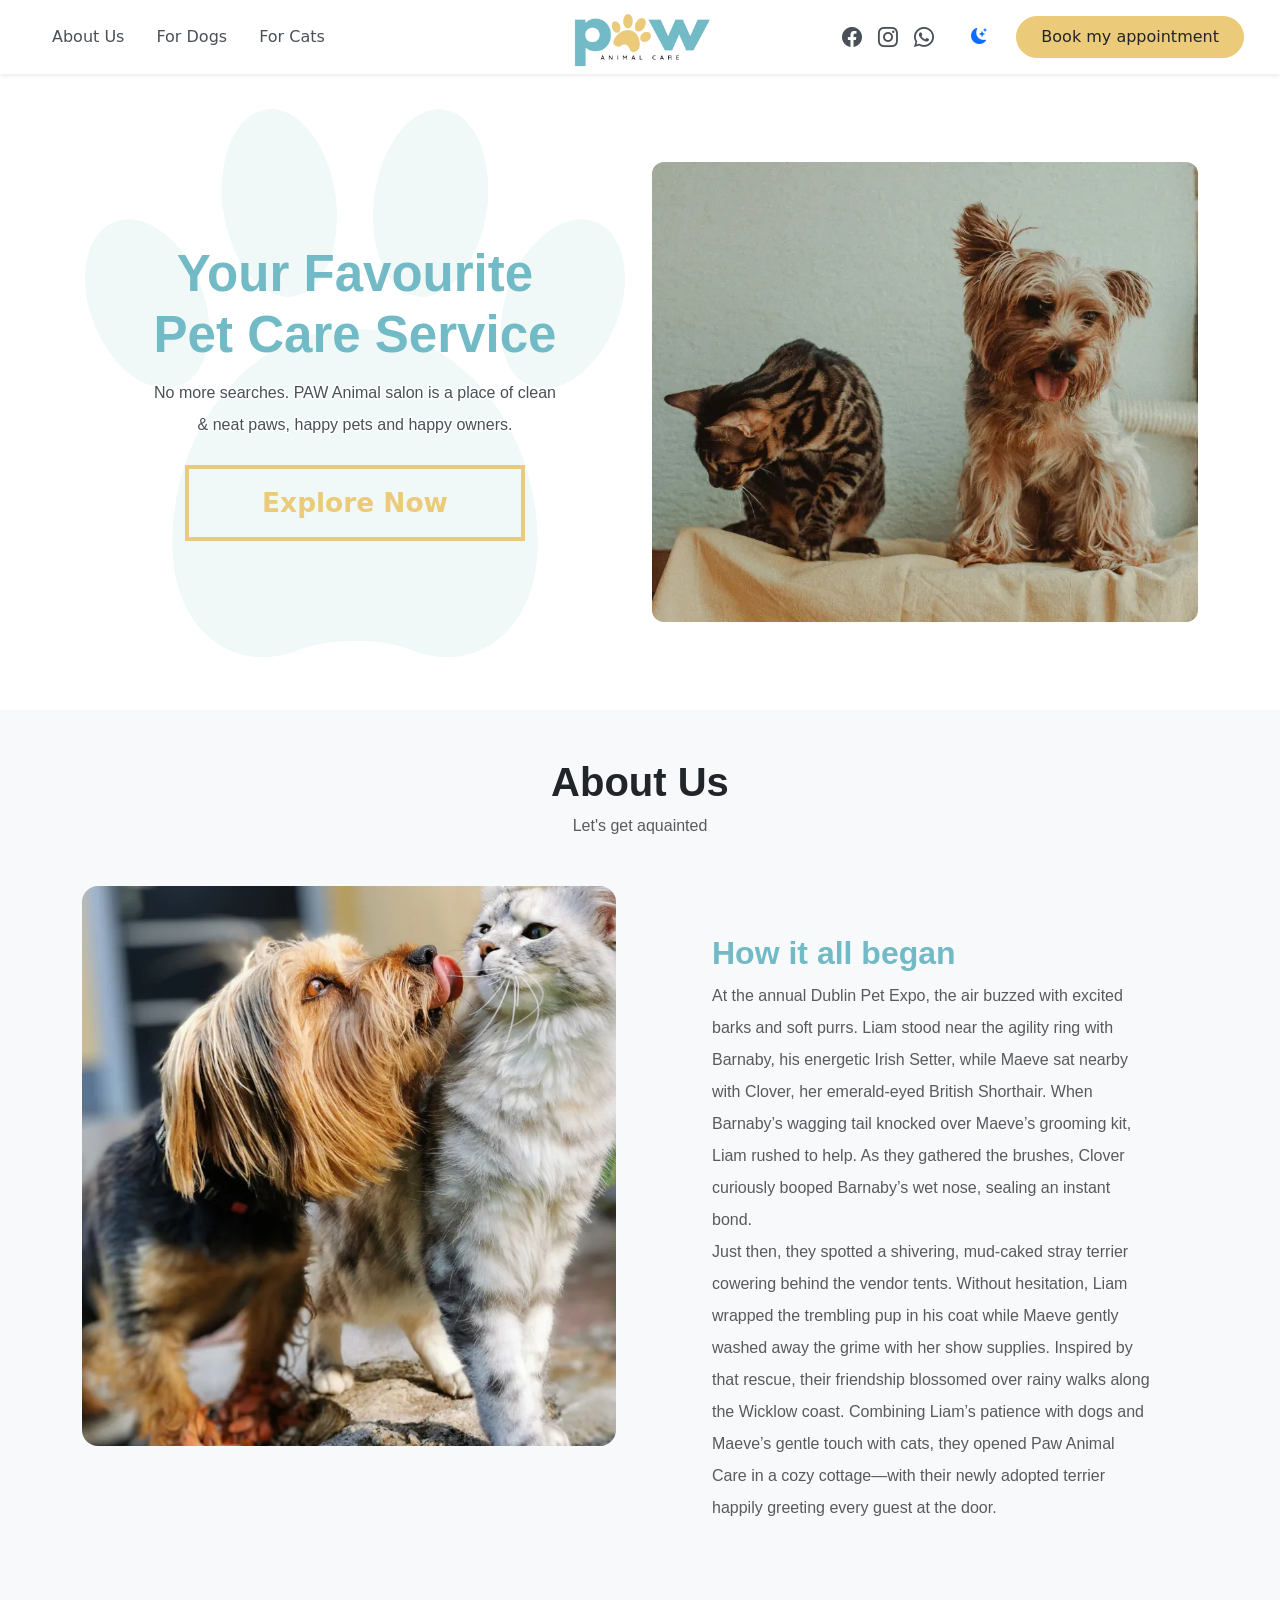
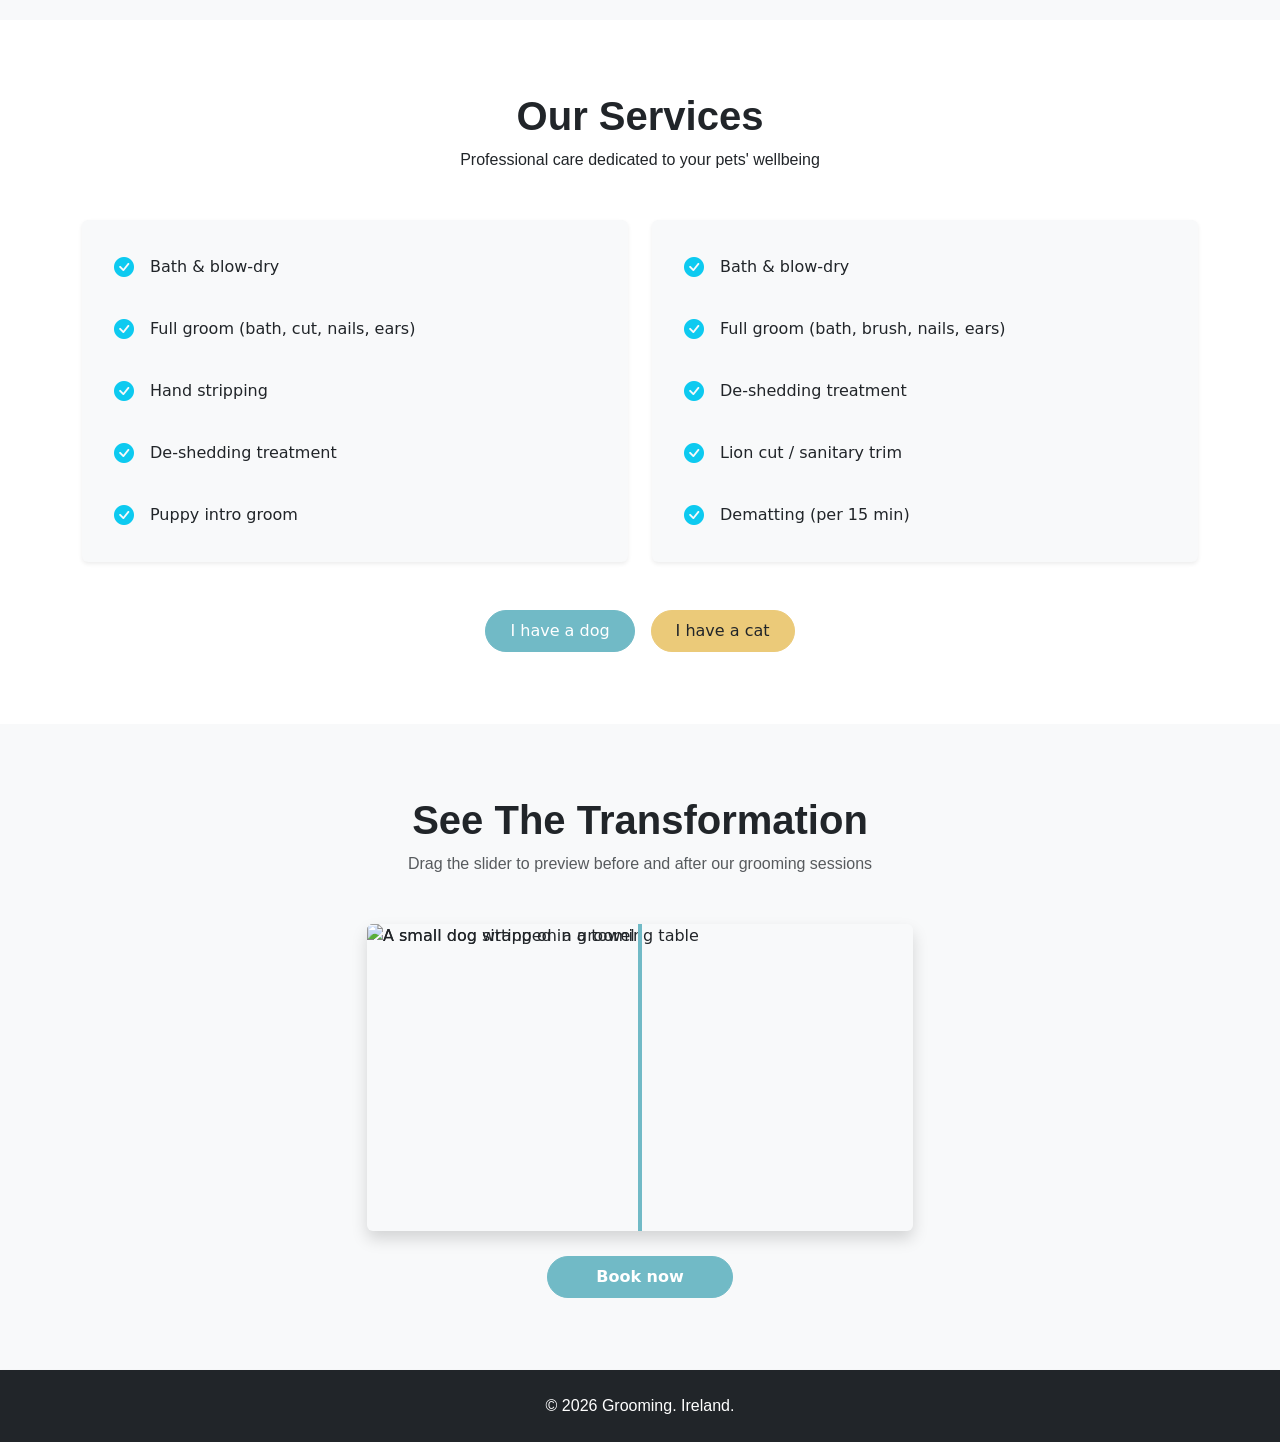
==== commit 54f9f922: "logo updated" ====
--- a/index.html
+++ b/index.html
@@ -19,7 +19,7 @@
       
     
       <a class="navbar-brand d-lg-none" href="#">
-        <img src="images/pawlogo.png" alt="Paw Grooming logo" height="60">
+        <img src="images/pawlogo.webp" alt="Paw Grooming logo" height="60">
       </a>
 
     
@@ -38,7 +38,7 @@
 
       
         <a class="navbar-brand position-absolute start-50 translate-middle-x d-none d-lg-block m-0" href="#">
-          <img src="images/pawlogo.png" alt="Paw Grooming logo" height="160">
+          <img src="images/pawlogo.webp" alt="Paw Grooming logo" height="160">
         </a>
 
         <div class="d-flex align-items-center gap-3 ms-lg-auto mt-3 mt-lg-0">
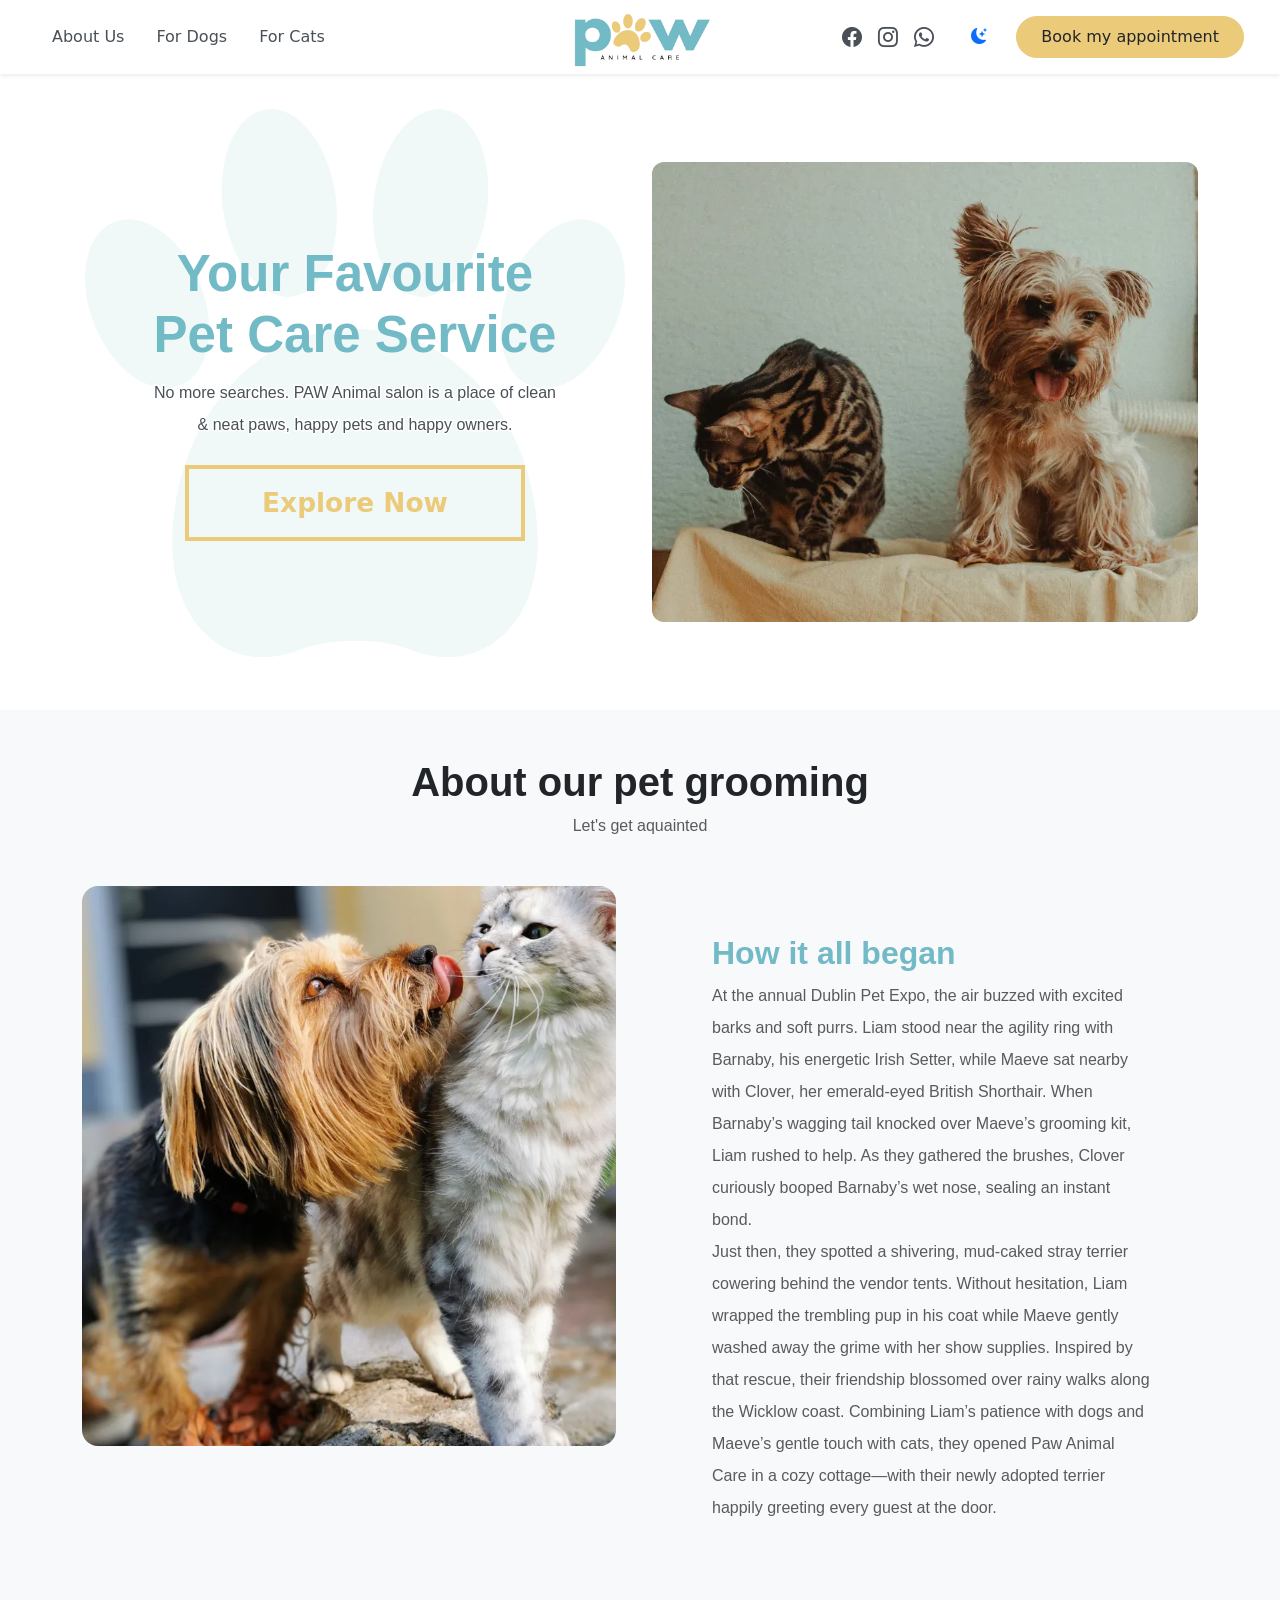
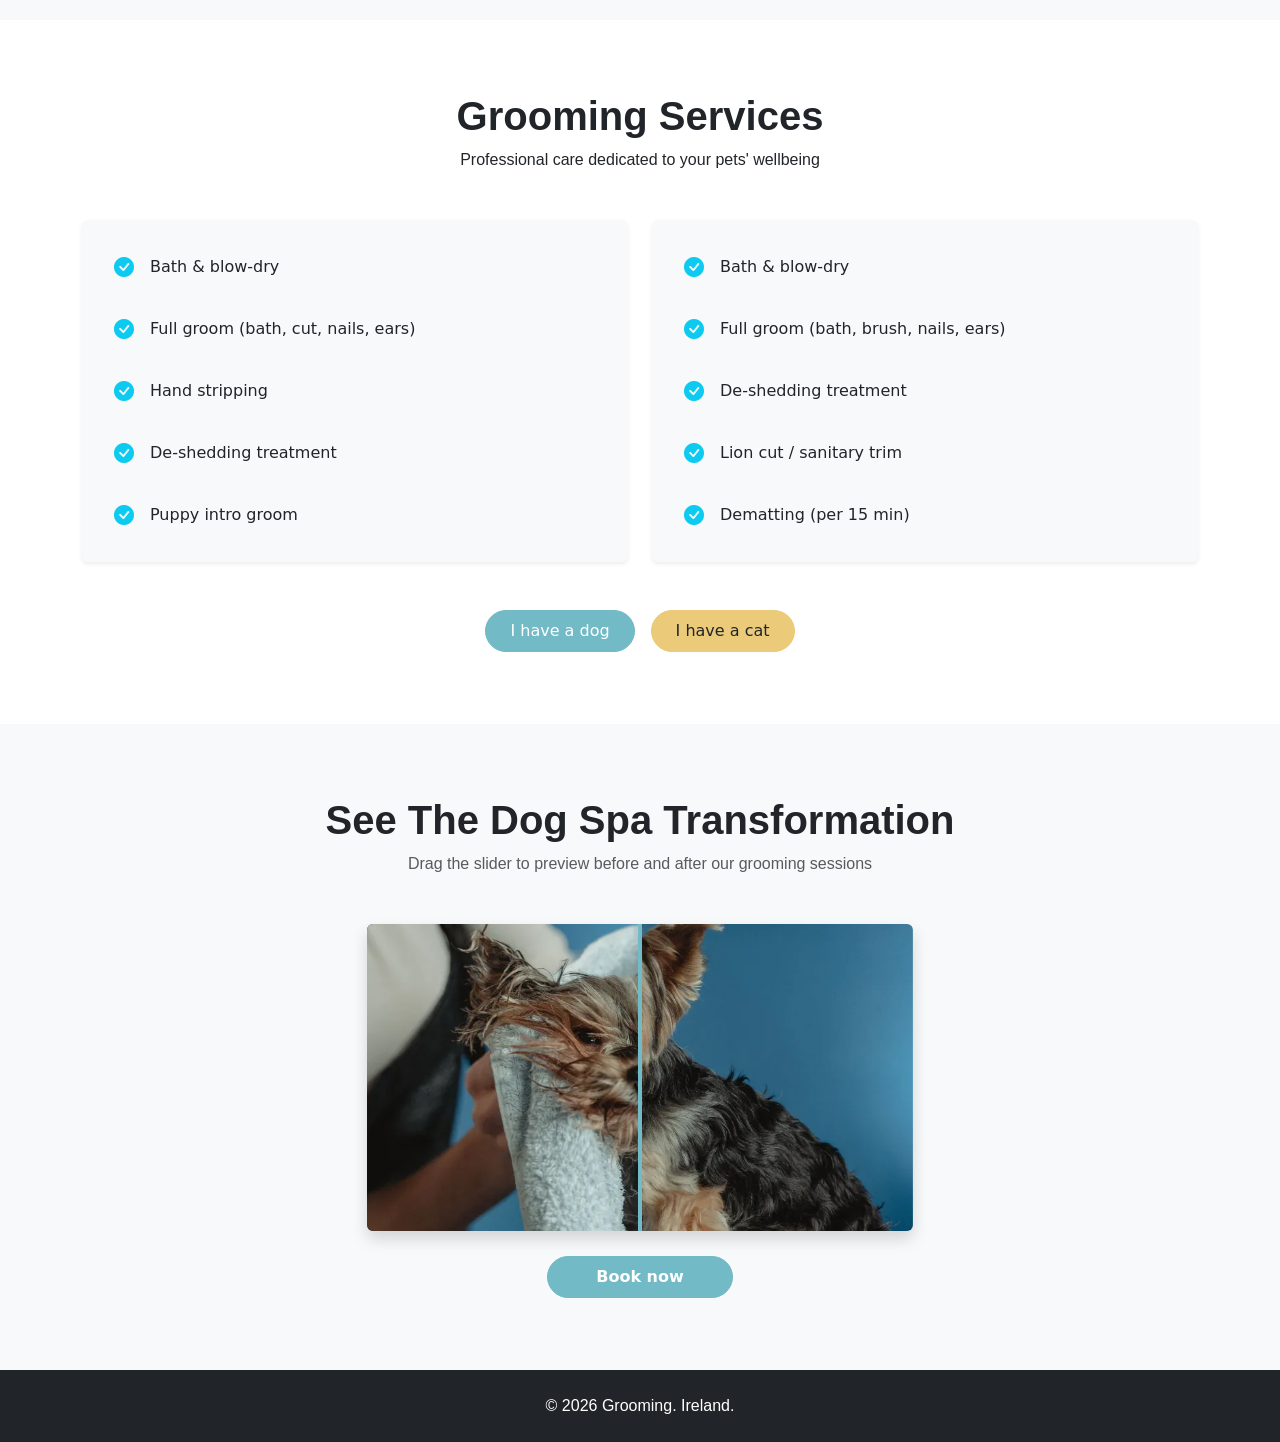
==== commit 6bd39e47: "Meta descriptors added meta descriptions, titles, h1, h2, alt tags reviewed for SEO" ====
--- a/index.html
+++ b/index.html
@@ -3,9 +3,8 @@
 <head>
   <meta charset="UTF-8">
   <meta name="viewport" content="width=device-width, initial-scale=1">
+  <meta name="description" content="Full groom bath, cut, nails, ears care for dogs and cats in Limerick">
   <title>Grooming</title>
-  <meta name="description" content="Full groom bath, cut, nails, ears care for dogs and cats in Limerick">
-  
   <link href="https://cdn.jsdelivr.net/npm/bootstrap@5.3.3/dist/css/bootstrap.min.css" rel="stylesheet" integrity="sha384-QWTKZyjpPEjISv5WaRU9OFeRpok6YctnYmDr5pNlyT2bRjXh0JMhjY6hW+ALEwIH" crossorigin="anonymous">
   <link rel="stylesheet" href="https://cdn.jsdelivr.net/npm/bootstrap-icons@1.11.3/font/bootstrap-icons.min.css">
   <link rel="stylesheet" href="css/styles.css">
@@ -83,7 +82,7 @@
       </div>
 
       <div class="col-12 col-lg-6">
-        <img src="images/img3.webp" alt="Luxury pet grooming and wellness" class="hero-right-img">
+        <img src="images/img3.webp" alt="Pet grooming Limerick" class="hero-right-img">
       </div>
     </div>
   </div>
@@ -95,12 +94,12 @@
  <section id="about" class="py-5">
   <div class="container">
     <div class="text-center mb-5">
-      <h1 class="font-heading h1 fw-bold text-dark">About Us</h1>
+      <h1 class="font-heading h1 fw-bold text-dark">About our pet grooming</h1>
       <p class="font-body text-muted mb-0">Let's get aquainted</p>
     </div>
     <div class="row align-items-start g-4 g-lg-5">
       <div class="col-lg-6">
-        <img src="images/about.webp" class="about-image img-fluid rounded-4" alt="A dog licking a cat's face">
+        <img src="images/about.webp" class="about-image img-fluid rounded-4" alt="pet groomers near me Limerick">
       </div>
       <div class="col-lg-6">
         <div class="about-copy p-4 p-lg-5">
@@ -122,7 +121,7 @@
   <div class="services-section py-5 bg-white">
     <div class="container py-4">
       <div class="text-center mb-5">
-        <h1 class="font-heading h1 fw-bold text-dark heading-dark">Our Services</h1>
+        <h1 class="font-heading h1 fw-bold text-dark heading-dark">Grooming Services</h1>
         <p class="font-body text-dark mb-0 heading-dark">Professional care dedicated to your pets' wellbeing</p>
       </div>
       
@@ -183,16 +182,16 @@
   <div class="container py-4">
 
     <div class="text-center mb-5">
-      <h2 class="font-heading h1 fw-bold text-dark">See The Transformation</h2>
+      <h2 class="font-heading h1 fw-bold text-dark">See The Dog Spa Transformation</h2>
       <p class="font-body text-muted mb-0">Drag the slider to preview before and after our grooming sessions</p>
     </div>
 
     <div class="row g-4 mb-4 justify-content-center">
       <div class="col-12 col-lg-6">
         <div class="twentytwenty-container shadow rounded">
-          <img src="images/img1.webp" alt="A small dog sitting on a grooming table" class="image-before">
+          <img src="images/img1.webp" alt="professional groomers Limerick" class="image-before">
           <div class="image-after-wrapper">
-            <img src="images/img2.webp" alt="A small dog wrapped in a towel during grooming" class="image-after">
+            <img src="images/img2.webp" alt="Dog bath and brush Limerick" class="image-after">
           </div>
           <input type="range" min="0" max="100" value="50" class="twentytwenty-slider" aria-label="Before and after slider">
         </div>
